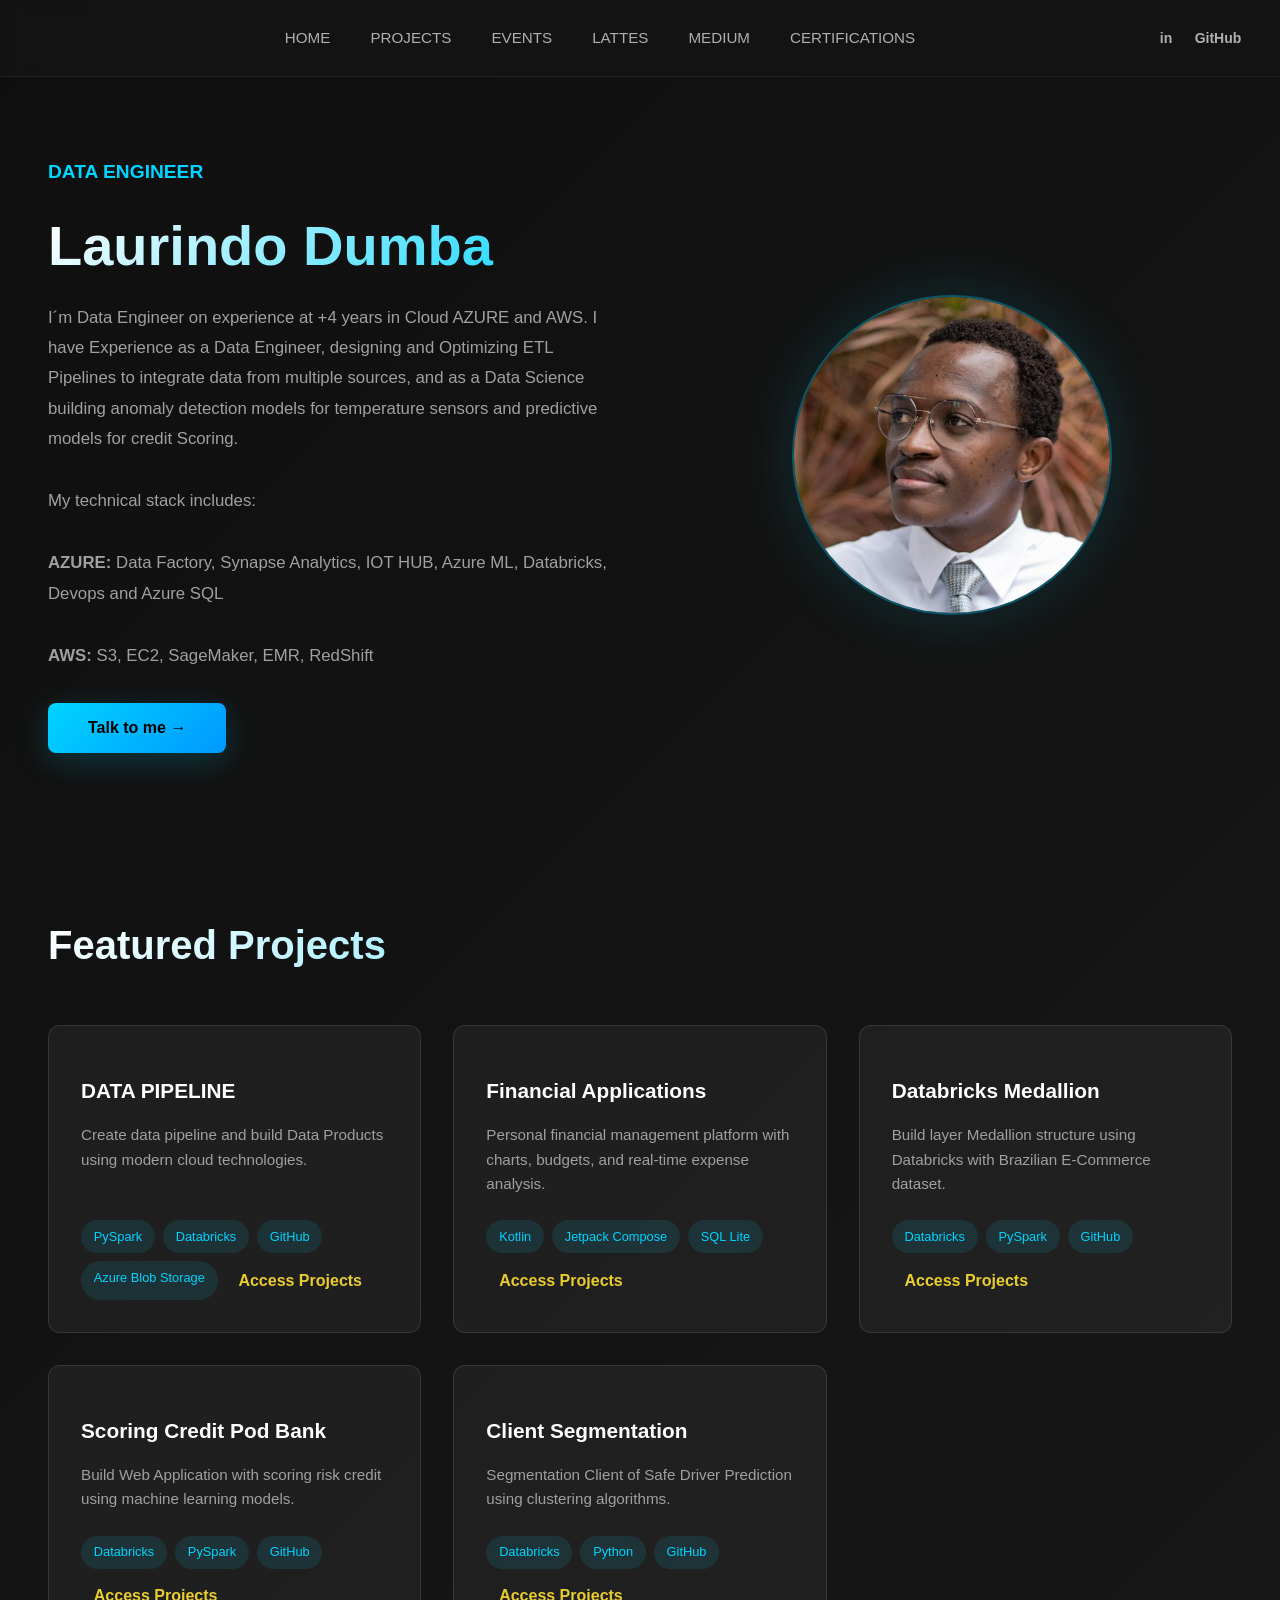
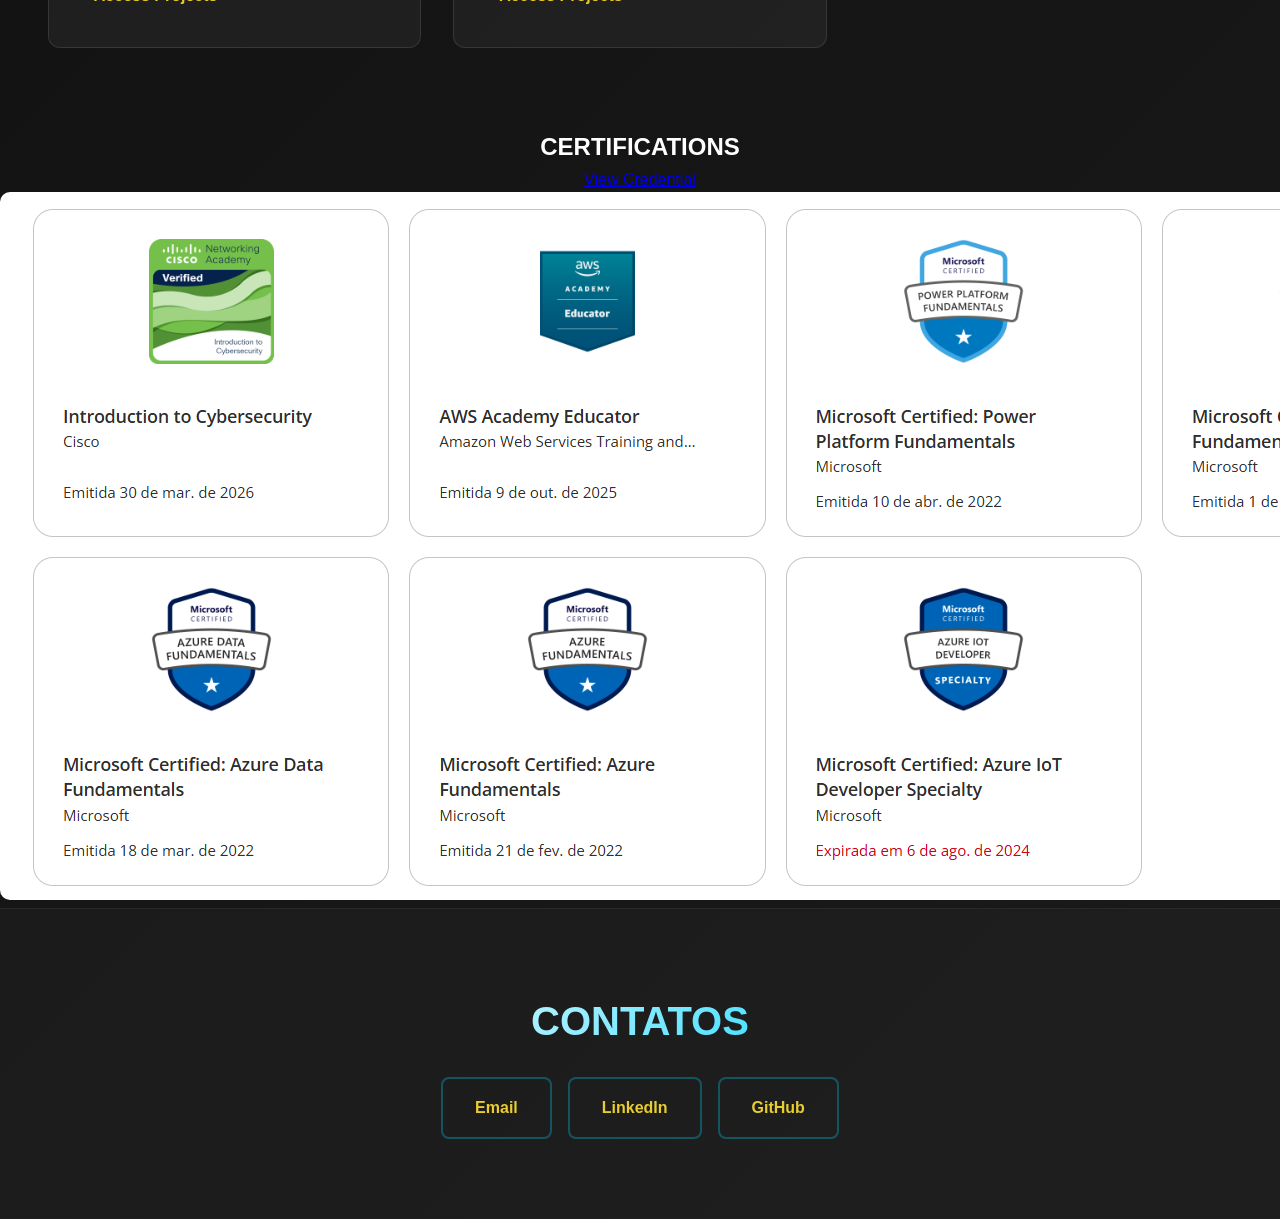
==== index.html @ f8ea3bba "Add files via upload Atualização das certificações" ====
<!DOCTYPE html>
<html lang="pt-BR">
<head>
  <meta charset="UTF-8">
  <meta name="viewport" content="width=device-width, initial-scale=1.0">
  <title>Laurindo Dumba - DATA ENGINEER</title>
  <link rel="stylesheet" href="main.css">
</head>
<body>
  <!-- Navigation -->
  <nav>
    <div class="nav-logo"></div>
    <ul class="nav-links">
      <li><a href="#home">HOME</a></li>
      <li><a href="#projects">PROJECTS</a></li>
      <li><a href="eventos.html">EVENTS</a></li>
      <li><a href="http://lattes.cnpq.br/9000819777470182">LATTES</a></li>
      <li><a href="https://medium.com/@dumbalvd">MEDIUM</a></li>
      <li><a href="#certifications">CERTIFICATIONS</a></li>
    </ul>
    <div class="nav-socials">
      <a href="https://linkedin.com/in/laurindo-dumba-45b214102/" class="social-icon" title="LinkedIn">in</a>
      <a href="https://github.com/laurindodumba" class="social-icon" title="GitHub">GitHub</a>
    </div>
  </nav>

  <!-- Hero Section -->
  <section class="hero" id="home">
    <div class="hero-content">
      <div class="title">DATA ENGINEER</div>
      <h1>Laurindo Dumba</h1>
      <p>I´m Data Engineer on experience at +4 years in Cloud AZURE and AWS. I have Experience as a Data Engineer, designing and Optimizing ETL Pipelines to integrate data from multiple sources, and as a Data Science building anomaly detection models for temperature sensors and predictive models for credit Scoring.</p>
      <p>My technical stack includes:</p>
      <p><strong>AZURE:</strong> Data Factory, Synapse Analytics, IOT HUB, Azure ML, Databricks, Devops and Azure SQL</p>
      <p><strong>AWS:</strong> S3, EC2, SageMaker, EMR, RedShift</p>
      <button class="cta-button" onclick="document.getElementById('contact').scrollIntoView({behavior: 'smooth'})">Talk to me →</button>
    </div>
    <div class="hero-image">
      <div class="image-circle">
        <img src="foto/ld.png" alt="Laurindo Dumba" style="width: 450px; height: auto;">
      </div>
    </div>
  </section>

  <!-- Projects Section -->
  <section class="projects" id="projects">
    <h2 class="section-title">Featured Projects</h2>
    <div class="projects-grid">
      <div class="project-card">
        <div class="project-icon"></div>
        <h3>DATA PIPELINE</h3>
        <p>Create data pipeline and build Data Products using modern cloud technologies.</p>
        <div class="project-tags">
          <span class="tag">PySpark</span>
          <span class="tag">Databricks</span>
          <span class="tag">GitHub</span>
          <span class="tag">Azure Blob Storage</span>
          <a href="https://github.com/laurindodumba/AZURE-GLOBAL">Access Projects</a>
        </div>
      </div>

      <div class="project-card">
        <div class="project-icon"></div>
        <h3>Financial Applications</h3>
        <p>Personal financial management platform with charts, budgets, and real-time expense analysis.</p>
        <div class="project-tags">
          <span class="tag">Kotlin</span>
          <span class="tag">Jetpack Compose</span>
          <span class="tag">SQL Lite</span>
          <a href="https://github.com/laurindodumba/Aplicativo-Financeiro-Zimbogo">Access Projects</a>
        </div>
      </div>

      <div class="project-card">
        <div class="project-icon"></div>
        <h3>Databricks Medallion</h3>
        <p>Build layer Medallion structure using Databricks with Brazilian E-Commerce dataset.</p>
        <div class="project-tags">
          <span class="tag">Databricks</span>
          <span class="tag">PySpark</span>
          <span class="tag">GitHub</span>
          <a href="https://github.com/laurindodumba/-Databricks-Medallion---Brazilian-E-Commerce-Public-Dataset-by-Olist-">Access Projects</a>
        </div>
      </div>

      <div class="project-card">
        <div class="project-icon"></div>
        <h3>Scoring Credit Pod Bank</h3>
        <p>Build Web Application with scoring risk credit using machine learning models.</p>
        <div class="project-tags">
          <span class="tag">Databricks</span>
          <span class="tag">PySpark</span>
          <span class="tag">GitHub</span>
          <a href="https://github.com/laurindodumba/-Databricks-Medallion---Brazilian-E-Commerce-Public-Dataset-by-Olist-">Access Projects</a>
        </div>
      </div>

      <div class="project-card">
        <div class="project-icon"></div>
        <h3>Client Segmentation</h3>
        <p>Segmentation Client of Safe Driver Prediction using clustering algorithms.</p>
        <div class="project-tags">
          <span class="tag">Databricks</span>
          <span class="tag">Python</span>
          <span class="tag">GitHub</span>
          <a href="https://github.com/laurindodumba/-PROJETO-DE_CIENCIA-DE-DADOS-SEGMENTACAO">Access Projects</a>
        </div>
      </div>
    </div>
  </section>

  <!-- Certifications -->
   <section class="certifications id=certifications">
    <div class="certification-container" align="center">
      <h2>CERTIFICATIONS</h2>
      <a href="https://www.credly.com/users/laurindo-vilonga-dumba/badges#credly" target="_top">View Credential</a>
      <div class="certification-list">
        <div class="certification-item">
          <img src="foto/certificados.png" alt="Azure Certification" class="certification-icon" aligner="center" aligner = center style="border-radius: 10px;  height: auto;">
        </div>
      </div>
    </div>
   </section>

  <!-- Contact Section -->
  <section class="contact" id="contact">
    <div class="contact-container">
      <h2>CONTATOS</h2>
      <div class="contact-buttons">
        <a href="mailto:dumbalvd@email.com" class="contact-btn">Email</a>
        <a href="https://linkedin.com/in/laurindo-dumba-45b214102/" class="contact-btn">LinkedIn</a>
        <a href="https://github.com/laurindodumba" class="contact-btn">GitHub</a>
      </div>
    </div>
  </section>



  <script>
    // Smooth scrolling for navigation links
    document.querySelectorAll('a[href^="#"]').forEach(anchor => {
      anchor.addEventListener('click', function (e) {
        const href = this.getAttribute('href');
        if (href !== '#' && document.querySelector(href)) {
          e.preventDefault();
          document.querySelector(href).scrollIntoView({
            behavior: 'smooth',
            block: 'start'
          });
        }
      });
    });

    // Add scroll animation for elements
    const observerOptions = {
      threshold: 0.1,
      rootMargin: '0px 0px -100px 0px'
    };

    const observer = new IntersectionObserver(function(entries) {
      entries.forEach(entry => {
        if (entry.isIntersecting) {
          entry.target.style.opacity = '1';
          entry.target.style.transform = 'translateY(0)';
        }
      });
    }, observerOptions);

    document.querySelectorAll('.project-card').forEach(el => {
      el.style.opacity = '0';
      el.style.transform = 'translateY(20px)';
      el.style.transition = 'all 0.6s ease-out';
      observer.observe(el);
    });
  </script>
</body>
</html>
---- main.css ----
* {
  margin: 0;
  padding: 0;
  box-sizing: border-box;
}

body {
  font-family: -apple-system, BlinkMacSystemFont, 'Segoe UI', 'Roboto', sans-serif;
  background: linear-gradient(135deg, #0f0f0f 0%, #1a1a1a 100%);
  color: #ffffff;
  overflow-x: hidden;
  line-height: 1.6;
}

/* Scrollbar */
::-webkit-scrollbar {
  width: 10px;
}

::-webkit-scrollbar-track {
  background: rgba(255, 255, 255, 0.05);
}

::-webkit-scrollbar-thumb {
  background: rgba(0, 212, 255, 0.3);
  border-radius: 5px;
}

::-webkit-scrollbar-thumb:hover {
  background: rgba(0, 212, 255, 0.5);
}

/* Navigation */
nav {
  display: flex;
  justify-content: space-between;
  align-items: center;
  padding: 1.5rem 3rem;
  background: rgba(20, 20, 20, 0.8);
  backdrop-filter: blur(10px);
  border-bottom: 1px solid rgba(255, 255, 255, 0.05);
  position: sticky;
  top: 0;
  z-index: 100;
  animation: slideDown 0.6s ease-out;
}

@keyframes slideDown {
  from {
    opacity: 0;
    transform: translateY(-20px);
  }
  to {
    opacity: 1;
    transform: translateY(0);
  }
}

.nav-logo {
  font-size: 1.3rem;
  font-weight: 700;
  background: linear-gradient(135deg, #00d4ff 0%, #0099ff 100%);
  -webkit-background-clip: text;
  -webkit-text-fill-color: transparent;
  background-clip: text;
  letter-spacing: 1px;
  cursor: pointer;
  transition: transform 0.3s ease;
}

.nav-logo:hover {
  transform: scale(1.05);
}

.nav-links {
  display: flex;
  gap: 2.5rem;
  list-style: none;
}

.nav-links a {
  color: #b0b0b0;
  text-decoration: none;
  font-size: 0.95rem;
  font-weight: 500;
  transition: color 0.3s ease;
  position: relative;
}

.nav-links a:hover {
  color: #00d4ff;
}

.nav-links a::after {
  content: '';
  position: absolute;
  bottom: -5px;
  left: 0;
  width: 0;
  height: 2px;
  background: linear-gradient(90deg, #00d4ff, #0099ff);
  transition: width 0.3s ease;
}

.nav-links a:hover::after {
  width: 100%;
}

.nav-socials {
  display: flex;
  gap: 1.5rem;
}

.social-icon {
  width: 28px;
  height: 28px;
  display: flex;
  align-items: center;
  justify-content: center;
  color: #b0b0b0;
  cursor: pointer;
  transition: all 0.3s ease;
  font-size: 14px;
  font-weight: 600;
  text-decoration: none;
}

.social-icon:hover {
  color: #00d4ff;
  transform: translateY(-2px);
}

/* Hero Section */
.hero {
  display: grid;
  grid-template-columns: 1fr 1fr;
  gap: 4rem;
  align-items: center;
  padding: 5rem 3rem;
  max-width: 1400px;
  margin: 0 auto;
  animation: fadeIn 0.8s ease-out 0.2s both;
}

@keyframes fadeIn {
  from {
    opacity: 0;
  }
  to {
    opacity: 1;
  }
}

.hero-content h1 {
  font-size: 3.5rem;
  font-weight: 700;
  line-height: 1.2;
  margin-bottom: 1.5rem;
  animation: slideUp 0.8s ease-out 0.3s both;
  background: linear-gradient(135deg, #ffffff 0%, #00d4ff 100%);
  -webkit-background-clip: text;
  -webkit-text-fill-color: transparent;
  background-clip: text;
}

@keyframes slideUp {
  from {
    opacity: 0;
    transform: translateY(30px);
  }
  to {
    opacity: 1;
    transform: translateY(0);
  }
}

.hero-content .title {
  font-size: 1.2rem;
  color: #00d4ff;
  margin-bottom: 1.5rem;
  font-weight: 600;
  animation: slideUp 0.8s ease-out 0.25s both;
}

.hero-content p {
  font-size: 1.05rem;
  color: #a0a0a0;
  line-height: 1.8;
  margin-bottom: 2rem;
  animation: slideUp 0.8s ease-out 0.35s both;
}

.cta-button {
  display: inline-block;
  padding: 1rem 2.5rem;
  background: linear-gradient(135deg, #00d4ff 0%, #0099ff 100%);
  color: #000;
  font-weight: 700;
  font-size: 1rem;
  text-decoration: none;
  border-radius: 8px;
  transition: all 0.3s ease;
  animation: slideUp 0.8s ease-out 0.45s both;
  border: none;
  cursor: pointer;
  box-shadow: 0 8px 32px rgba(0, 212, 255, 0.2);
}

.cta-button:hover {
  transform: translateY(-3px);
  box-shadow: 0 12px 48px rgba(0, 212, 255, 0.4);
}

.cta-button:active {
  transform: translateY(-1px);
}

.hero-image {
  position: relative;
  display: flex;
  justify-content: center;
  align-items: center;
  animation: slideUp 0.8s ease-out 0.35s both;
}

.image-circle {
  width: 320px;
  height: 320px;
  border-radius: 50%;
  background: linear-gradient(135deg, rgba(0, 212, 255, 0.1) 0%, rgba(0, 153, 255, 0.1) 100%);
  border: 2px solid rgba(0, 212, 255, 0.3);
  display: flex;
  align-items: center;
  justify-content: center;
  position: relative;
  overflow: hidden;
  box-shadow: 0 0 60px rgba(0, 212, 255, 0.15);
}

.image-placeholder {
  width: 100%;
  height: 100%;
  background: linear-gradient(135deg, #1a1a1a, #0a0a0a);
  border-radius: 50%;
  display: flex;
  align-items: center;
  justify-content: center;
  font-size: 4rem;
  color: #333;
}

/* Clients Section */
.clients {
  padding: 4rem 3rem;
  background: rgba(255, 255, 255, 0.02);
  border-top: 1px solid rgba(255, 255, 255, 0.05);
  border-bottom: 1px solid rgba(255, 255, 255, 0.05);
}

.clients-label {
  font-size: 0.85rem;
  color: #666;
  text-transform: uppercase;
  letter-spacing: 2px;
  margin-bottom: 2rem;
  animation: slideUp 0.8s ease-out 0.5s both;
}

.clients-grid {
  display: grid;
  grid-template-columns: repeat(5, 1fr);
  gap: 2rem;
  max-width: 1400px;
  margin: 0 auto;
  animation: slideUp 0.8s ease-out 0.55s both;
}

.client-logo {
  display: flex;
  align-items: center;
  justify-content: center;
  padding: 1.5rem;
  background: rgba(255, 255, 255, 0.03);
  border: 1px solid rgba(255, 255, 255, 0.05);
  border-radius: 8px;
  transition: all 0.3s ease;
  color: #888;
  font-weight: 600;
  font-size: 0.9rem;
  cursor: pointer;
  min-height: 100px;
}

.client-logo:hover {
  background: rgba(0, 212, 255, 0.1);
  border-color: rgba(0, 212, 255, 0.3);
  color: #00d4ff;
  transform: translateY(-4px);
  box-shadow: 0 8px 24px rgba(0, 212, 255, 0.15);
}

/* Projects Section */
.projects {
  padding: 5rem 3rem;
  max-width: 1400px;
  margin: 0 auto;
}

.section-title {
  font-size: 2.5rem;
  font-weight: 700;
  margin-bottom: 3rem;
  background: linear-gradient(135deg, #ffffff 0%, #00d4ff 100%);
  -webkit-background-clip: text;
  -webkit-text-fill-color: transparent;
  background-clip: text;
  animation: slideUp 0.8s ease-out 0.2s both;
}

.projects-grid {
  display: grid;
  grid-template-columns: repeat(3, 1fr);
  gap: 2rem;
  animation: slideUp 0.8s ease-out 0.3s both;
}

.project-card {
  background: rgba(255, 255, 255, 0.05);
  border: 1px solid rgba(255, 255, 255, 0.1);
  border-radius: 12px;
  padding: 2rem;
  transition: all 0.3s ease;
  cursor: pointer;
  display: flex;
  flex-direction: column;
  gap: 1rem;
}

.project-card:hover {
  background: rgba(0, 212, 255, 0.08);
  border-color: rgba(0, 212, 255, 0.3);
  transform: translateY(-8px);
  box-shadow: 0 12px 40px rgba(0, 212, 255, 0.15);
}

.project-icon {
  font-size: 2.5rem;
}

.project-card h3 {
  font-size: 1.3rem;
  font-weight: 600;
  color: #ffffff;
}

.project-card p {
  color: #a0a0a0;
  font-size: 0.95rem;
  line-height: 1.6;
  flex-grow: 1;
}

.project-tags {
  display: flex;
  gap: 0.5rem;
  flex-wrap: wrap;
  margin-top: 0.5rem;
}

.tag {
  background: rgba(0, 212, 255, 0.1);
  color: #00d4ff;
  padding: 0.4rem 0.8rem;
  border-radius: 20px;
  font-size: 0.8rem;
  font-weight: 500;
}

.project-tags a {
  color: #e9cd2f;
  text-decoration: none;
  font-weight: 600;
  padding: 0.4rem 0.8rem;
  border-radius: 20px;
  transition: all 0.3s ease;
}

.project-tags a:hover {
  color: #00d4ff;
  background: rgba(0, 212, 255, 0.2);
}

/* Skills Section */
.skills {
  padding: 5rem 3rem;
  background: rgba(255, 255, 255, 0.01);
  border-top: 1px solid rgba(255, 255, 255, 0.05);
  border-bottom: 1px solid rgba(255, 255, 255, 0.05);
}

.skills-container {
  max-width: 1400px;
  margin: 0 auto;
}

.skills-grid {
  display: grid;
  grid-template-columns: repeat(2, 1fr);
  gap: 3rem;
  margin-top: 2rem;
  animation: slideUp 0.8s ease-out 0.3s both;
}

.skill-category h3 {
  font-size: 1.3rem;
  margin-bottom: 1.5rem;
  color: #00d4ff;
}

.skill-item {
  display: flex;
  align-items: center;
  gap: 1rem;
  margin-bottom: 1rem;
}

.skill-name {
  font-weight: 500;
  color: #ffffff;
  min-width: 100px;
}

.skill-bar {
  flex: 1;
  height: 6px;
  background: rgba(255, 255, 255, 0.1);
  border-radius: 3px;
  overflow: hidden;
}

.skill-progress {
  height: 100%;
  background: linear-gradient(90deg, #00d4ff, #0099ff);
  border-radius: 3px;
  animation: fillBar 1s ease-out 0.5s both;
}

@keyframes fillBar {
  from {
    width: 0;
  }
  to {
    width: var(--progress);
  }
}

/* Testimonials Section */
.testimonials {
  padding: 5rem 3rem;
  max-width: 1400px;
  margin: 0 auto;
}

.testimonials-grid {
  display: grid;
  grid-template-columns: repeat(3, 1fr);
  gap: 2rem;
  margin-top: 2rem;
  animation: slideUp 0.8s ease-out 0.3s both;
}

.testimonial-card {
  background: rgba(255, 255, 255, 0.05);
  border: 1px solid rgba(255, 255, 255, 0.1);
  border-radius: 12px;
  padding: 2rem;
  transition: all 0.3s ease;
}

.testimonial-card:hover {
  background: rgba(0, 212, 255, 0.08);
  border-color: rgba(0, 212, 255, 0.3);
  transform: translateY(-4px);
}

.stars {
  color: #ffd700;
  margin-bottom: 1rem;
  font-size: 1.1rem;
}

.testimonial-card p {
  color: #a0a0a0;
  margin-bottom: 1.5rem;
  font-style: italic;
  line-height: 1.8;
}

.testimonial-author {
  display: flex;
  align-items: center;
  gap: 1rem;
}

.author-avatar {
  width: 40px;
  height: 40px;
  border-radius: 50%;
  background: linear-gradient(135deg, #00d4ff, #0099ff);
  display: flex;
  align-items: center;
  justify-content: center;
  font-weight: 600;
  font-size: 0.9rem;
}

.author-info h4 {
  color: #ffffff;
  font-size: 0.95rem;
  margin-bottom: 0.2rem;
}

.author-info p {
  color: #666;
  font-size: 0.85rem;
  margin: 0;
}

/* Contact Section */
.contact {
  padding: 5rem 3rem;
  background: rgba(255, 255, 255, 0.02);
  border-top: 1px solid rgba(255, 255, 255, 0.05);
  text-align: center;
}

.contact-container {
  max-width: 600px;
  margin: 0 auto;
}

.contact h2 {
  font-size: 2.5rem;
  margin-bottom: 1.5rem;
  background: linear-gradient(135deg, #ffffff 0%, #00d4ff 100%);
  -webkit-background-clip: text;
  -webkit-text-fill-color: transparent;
  background-clip: text;
}

.contact p {
  color: #a0a0a0;
  font-size: 1.05rem;
  margin-bottom: 2.5rem;
  line-height: 1.8;
}

.contact-buttons {
  display: flex;
  gap: 1rem;
  justify-content: center;
  flex-wrap: wrap;
}

.contact-btn {
  padding: 1rem 2rem;
  border: 2px solid rgba(0, 212, 255, 0.3);
  background: transparent;
  color: #e9cd2f;
  border-radius: 8px;
  cursor: pointer;
  font-weight: 600;
  transition: all 0.3s ease;
  text-decoration: none;
  display: inline-block;
}

.contact-btn:hover {
  background: rgba(0, 212, 255, 0.1);
  border-color: rgba(0, 212, 255, 0.6);
  transform: translateY(-2px);
}

/* Footer */
footer {
  padding: 2rem 3rem;
  text-align: center;
  color: #666;
  border-top: 1px solid rgba(255, 255, 255, 0.05);
}

footer p {
  margin: 0;
  font-size: 0.95rem;
}

/* Responsive */
@media (max-width: 768px) {
  nav {
    flex-direction: column;
    padding: 1rem;
    gap: 1rem;
  }

  .nav-links {
    flex-wrap: wrap;
    gap: 1rem;
    justify-content: center;
    font-size: 0.85rem;
  }

  .hero {
    grid-template-columns: 1fr;
    padding: 3rem 1.5rem;
    gap: 2rem;
  }

  .hero-content h1 {
    font-size: 2.5rem;
  }

  .image-circle {
    width: 240px;
    height: 240px;
  }

  .clients-grid {
    grid-template-columns: repeat(2, 1fr);
    gap: 1rem;
  }

  .client-logo {
    padding: 1rem;
    font-size: 0.8rem;
    min-height: auto;
  }

  .section-title {
    font-size: 2rem;
  }

  .projects-grid {
    grid-template-columns: 1fr;
  }

  .skills-grid {
    grid-template-columns: 1fr;
  }

  .testimonials-grid {
    grid-template-columns: 1fr;
  }

  .contact-buttons {
    flex-direction: column;
  }

  .contact-btn {
    width: 100%;
  }

  padding {
    padding: 3rem 1.5rem;
  }
}
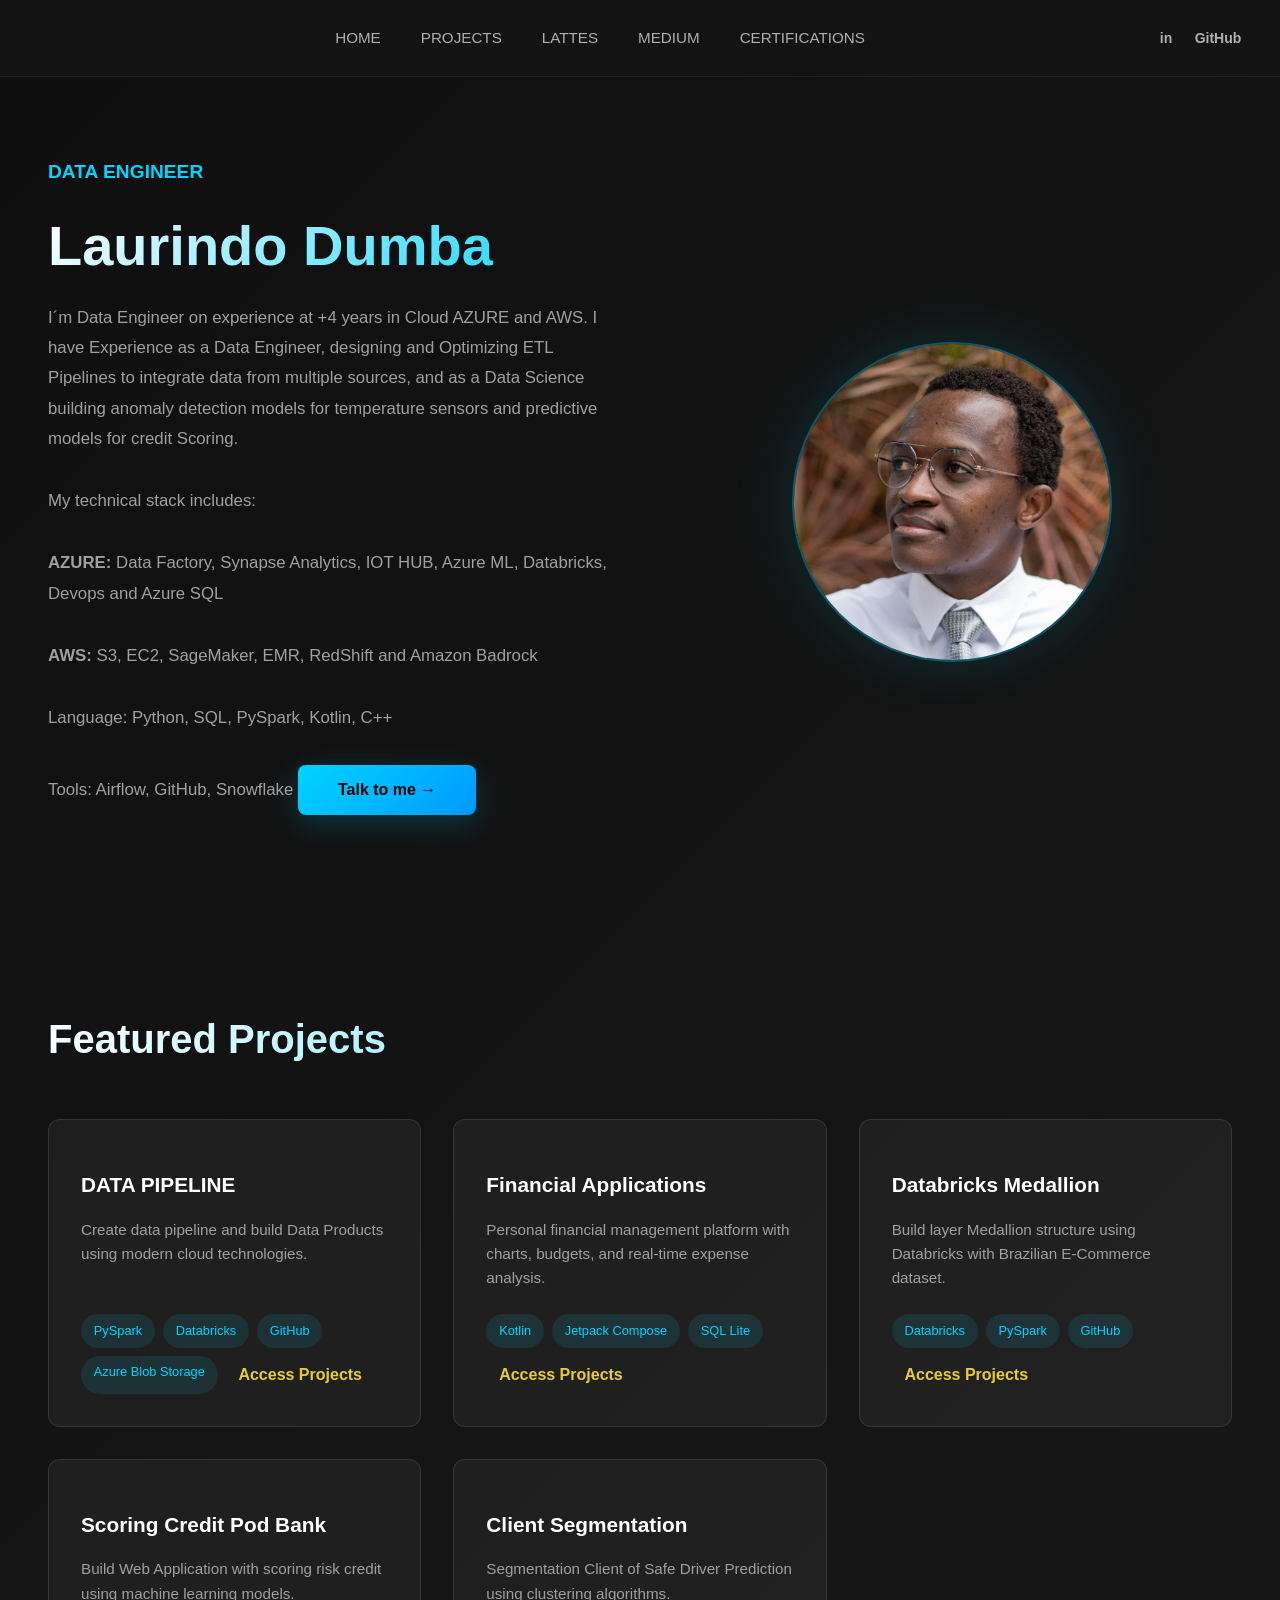
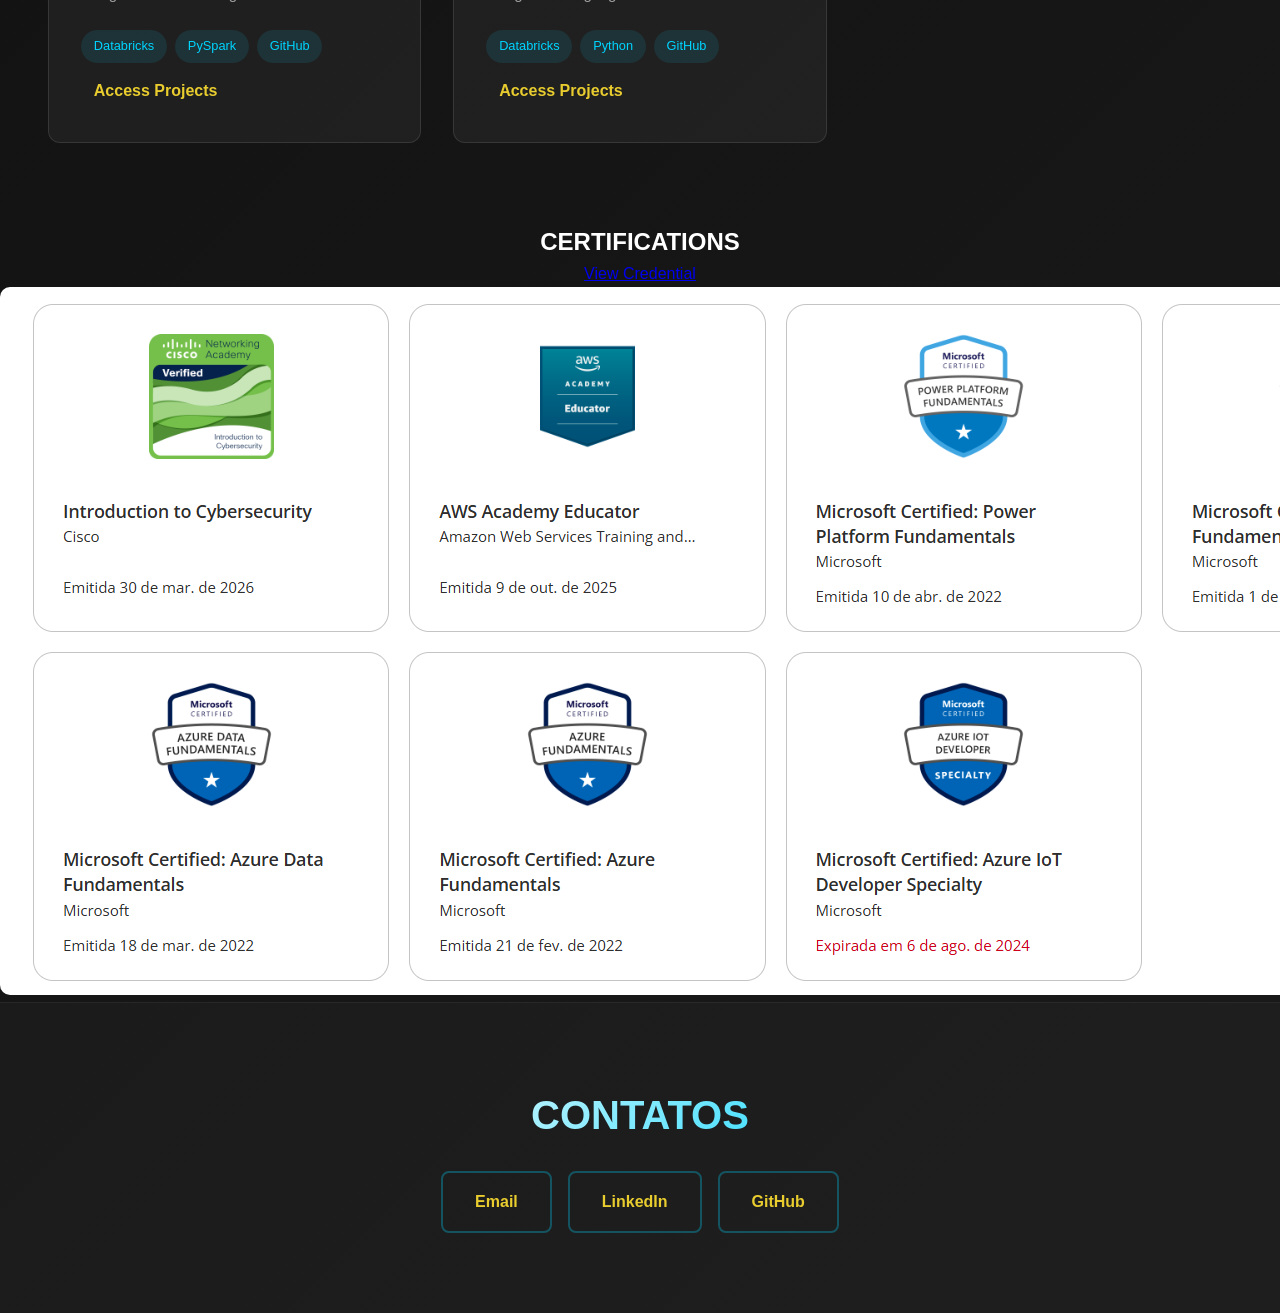
==== commit 505ea7d7: "Update index.html" ====
--- a/index.html
+++ b/index.html
@@ -13,7 +13,7 @@
     <ul class="nav-links">
       <li><a href="#home">HOME</a></li>
       <li><a href="#projects">PROJECTS</a></li>
-      <li><a href="eventos.html">EVENTS</a></li>
+     <!-- <li><a href="eventos.html">EVENTS</a></li> -->
       <li><a href="http://lattes.cnpq.br/9000819777470182">LATTES</a></li>
       <li><a href="https://medium.com/@dumbalvd">MEDIUM</a></li>
       <li><a href="#certifications">CERTIFICATIONS</a></li>
@@ -32,7 +32,9 @@
       <p>I´m Data Engineer on experience at +4 years in Cloud AZURE and AWS. I have Experience as a Data Engineer, designing and Optimizing ETL Pipelines to integrate data from multiple sources, and as a Data Science building anomaly detection models for temperature sensors and predictive models for credit Scoring.</p>
       <p>My technical stack includes:</p>
       <p><strong>AZURE:</strong> Data Factory, Synapse Analytics, IOT HUB, Azure ML, Databricks, Devops and Azure SQL</p>
-      <p><strong>AWS:</strong> S3, EC2, SageMaker, EMR, RedShift</p>
+      <p><strong>AWS:</strong> S3, EC2, SageMaker, EMR, RedShift and Amazon Badrock</p>
+      <p>Language:</strong> Python, SQL, PySpark, Kotlin, C++</p>
+      <p>Tools:</strong> Airflow, GitHub, Snowflake
       <button class="cta-button" onclick="document.getElementById('contact').scrollIntoView({behavior: 'smooth'})">Talk to me →</button>
     </div>
     <div class="hero-image">
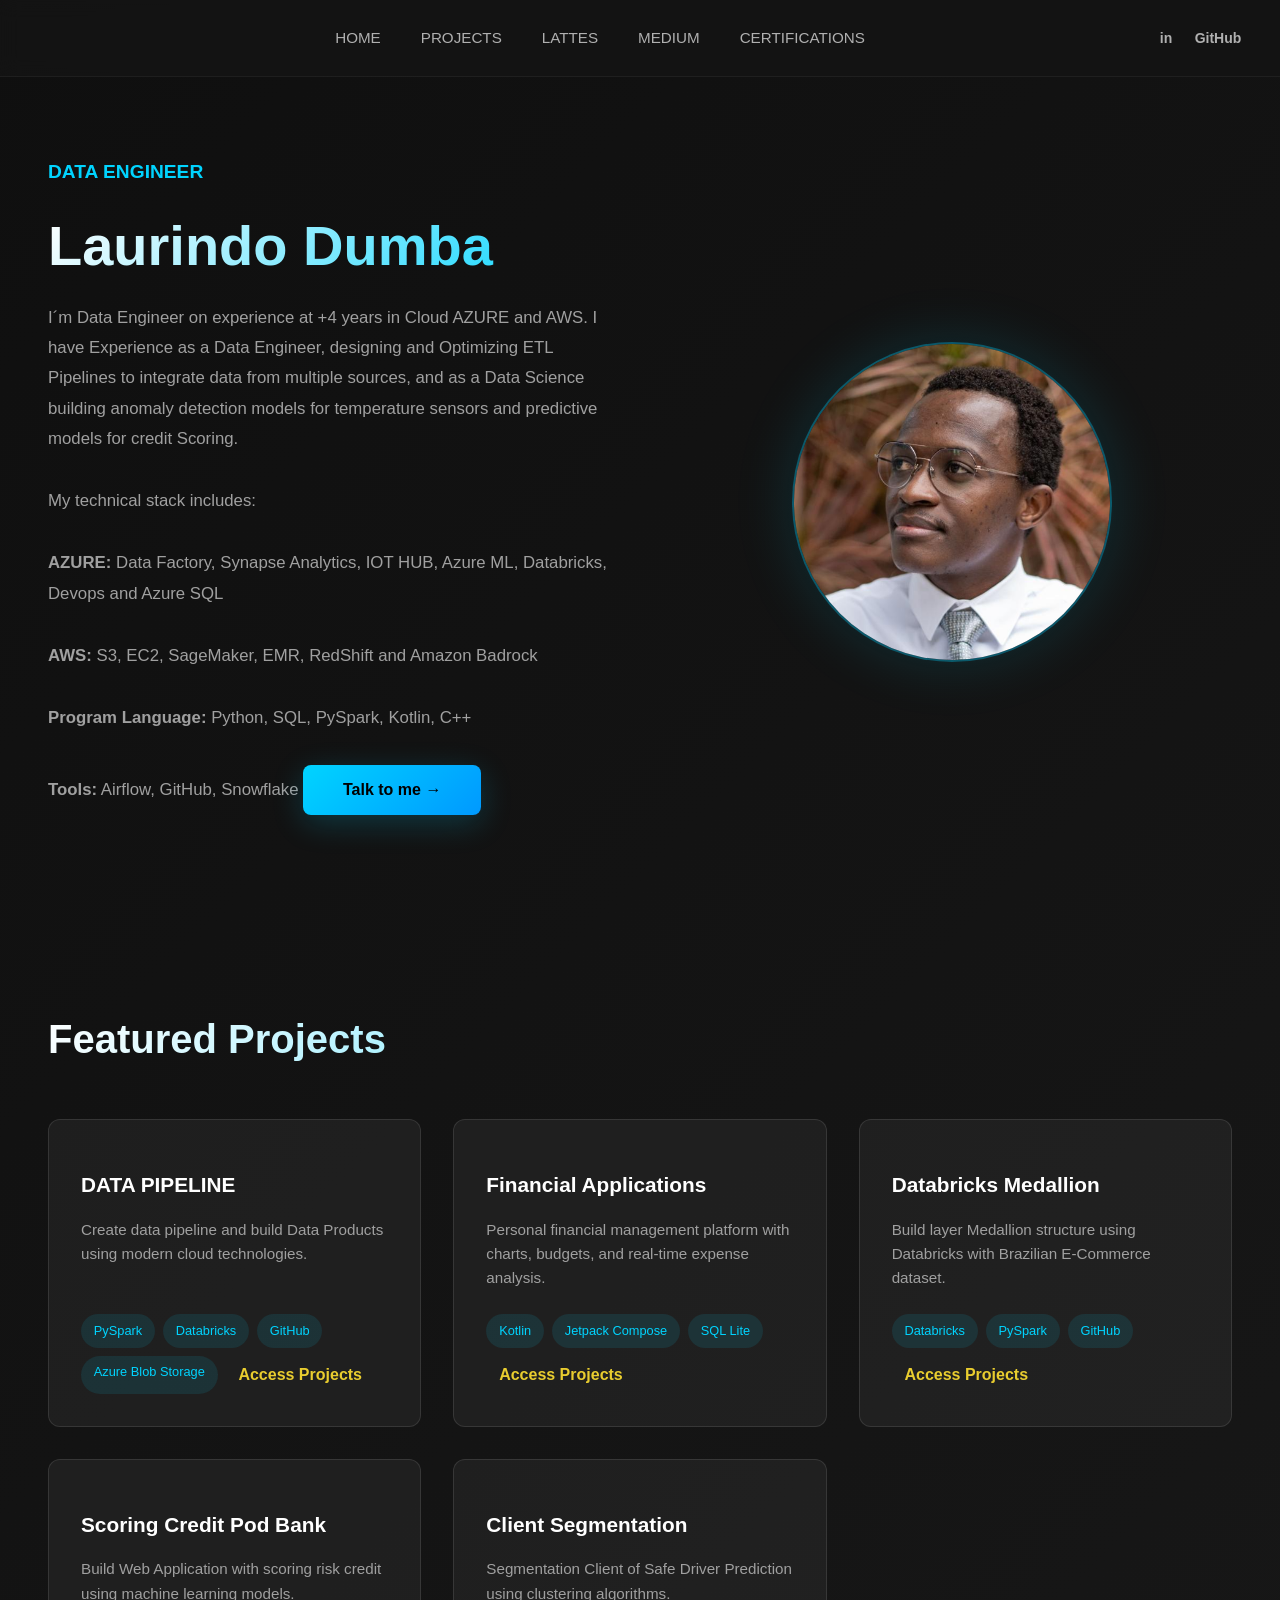
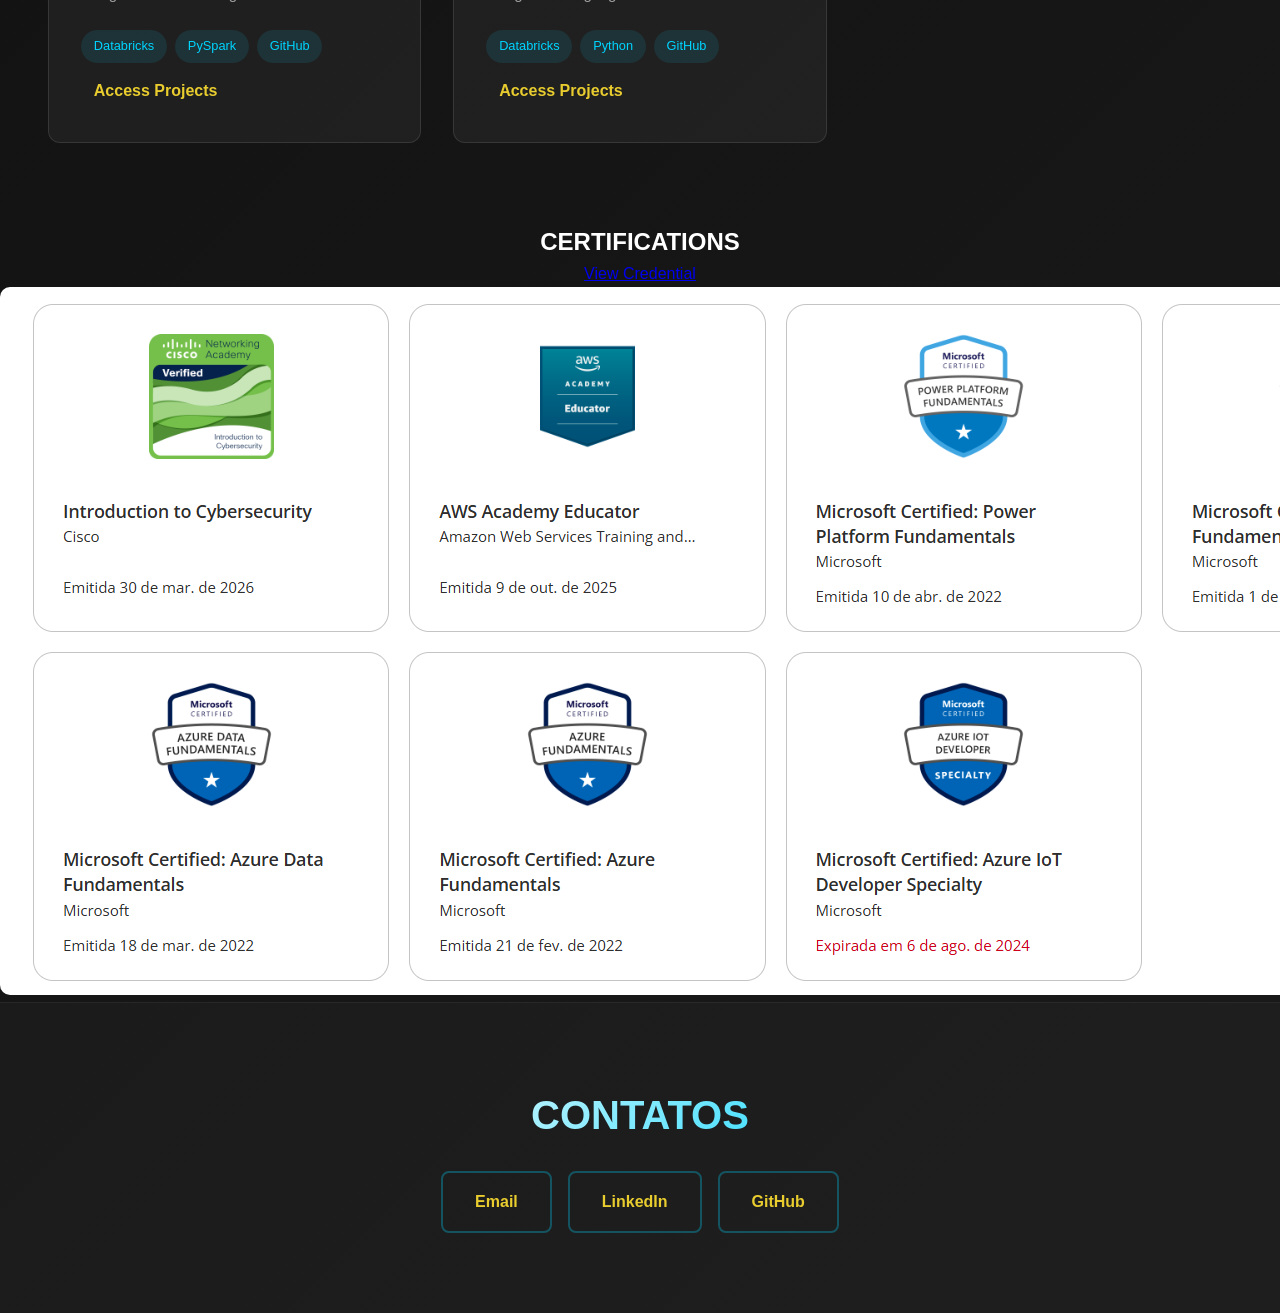
==== commit b7b844e0: "Clarify programming languages and tools section Updated the section on programming languages and too" ====
--- a/index.html
+++ b/index.html
@@ -33,8 +33,8 @@
       <p>My technical stack includes:</p>
       <p><strong>AZURE:</strong> Data Factory, Synapse Analytics, IOT HUB, Azure ML, Databricks, Devops and Azure SQL</p>
       <p><strong>AWS:</strong> S3, EC2, SageMaker, EMR, RedShift and Amazon Badrock</p>
-      <p>Language:</strong> Python, SQL, PySpark, Kotlin, C++</p>
-      <p>Tools:</strong> Airflow, GitHub, Snowflake
+      <p><strong>Program Language:</strong> Python, SQL, PySpark, Kotlin, C++</p>
+      <p><strong>Tools:</strong> Airflow, GitHub, Snowflake
       <button class="cta-button" onclick="document.getElementById('contact').scrollIntoView({behavior: 'smooth'})">Talk to me →</button>
     </div>
     <div class="hero-image">
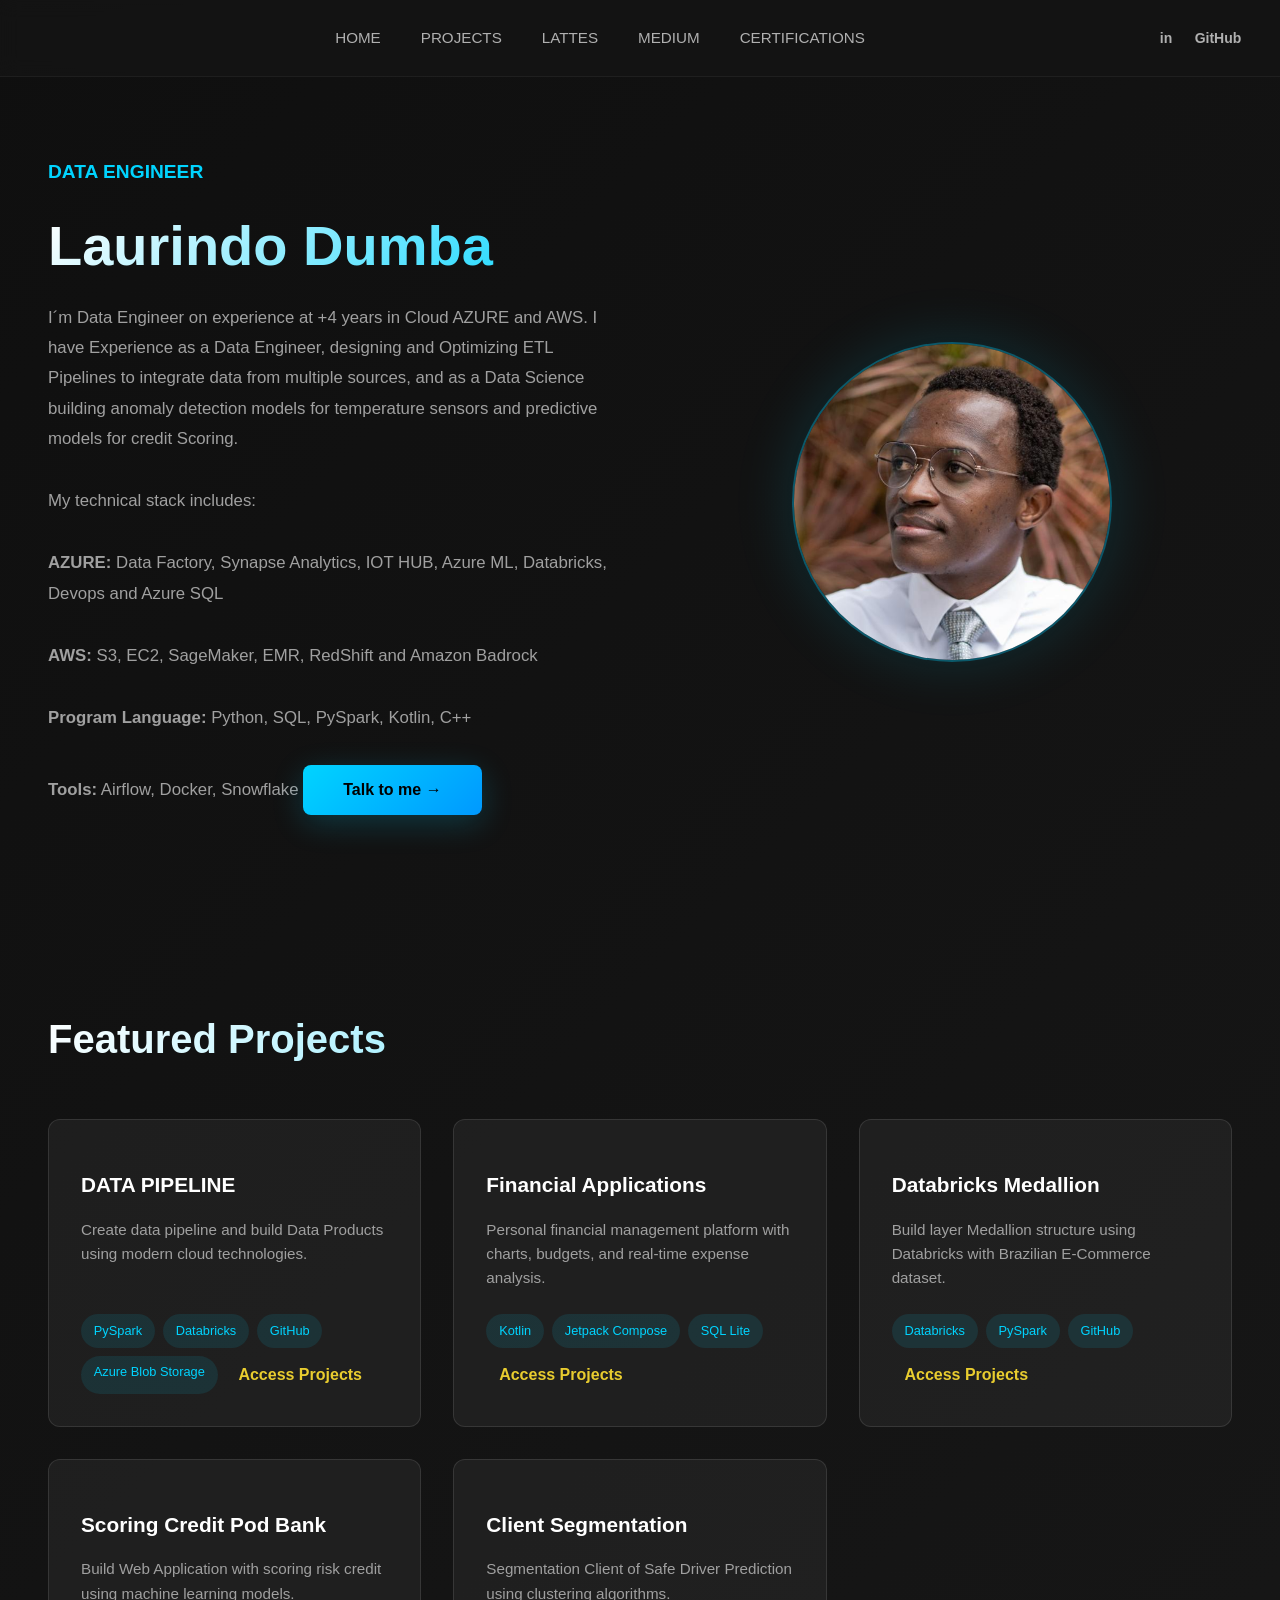
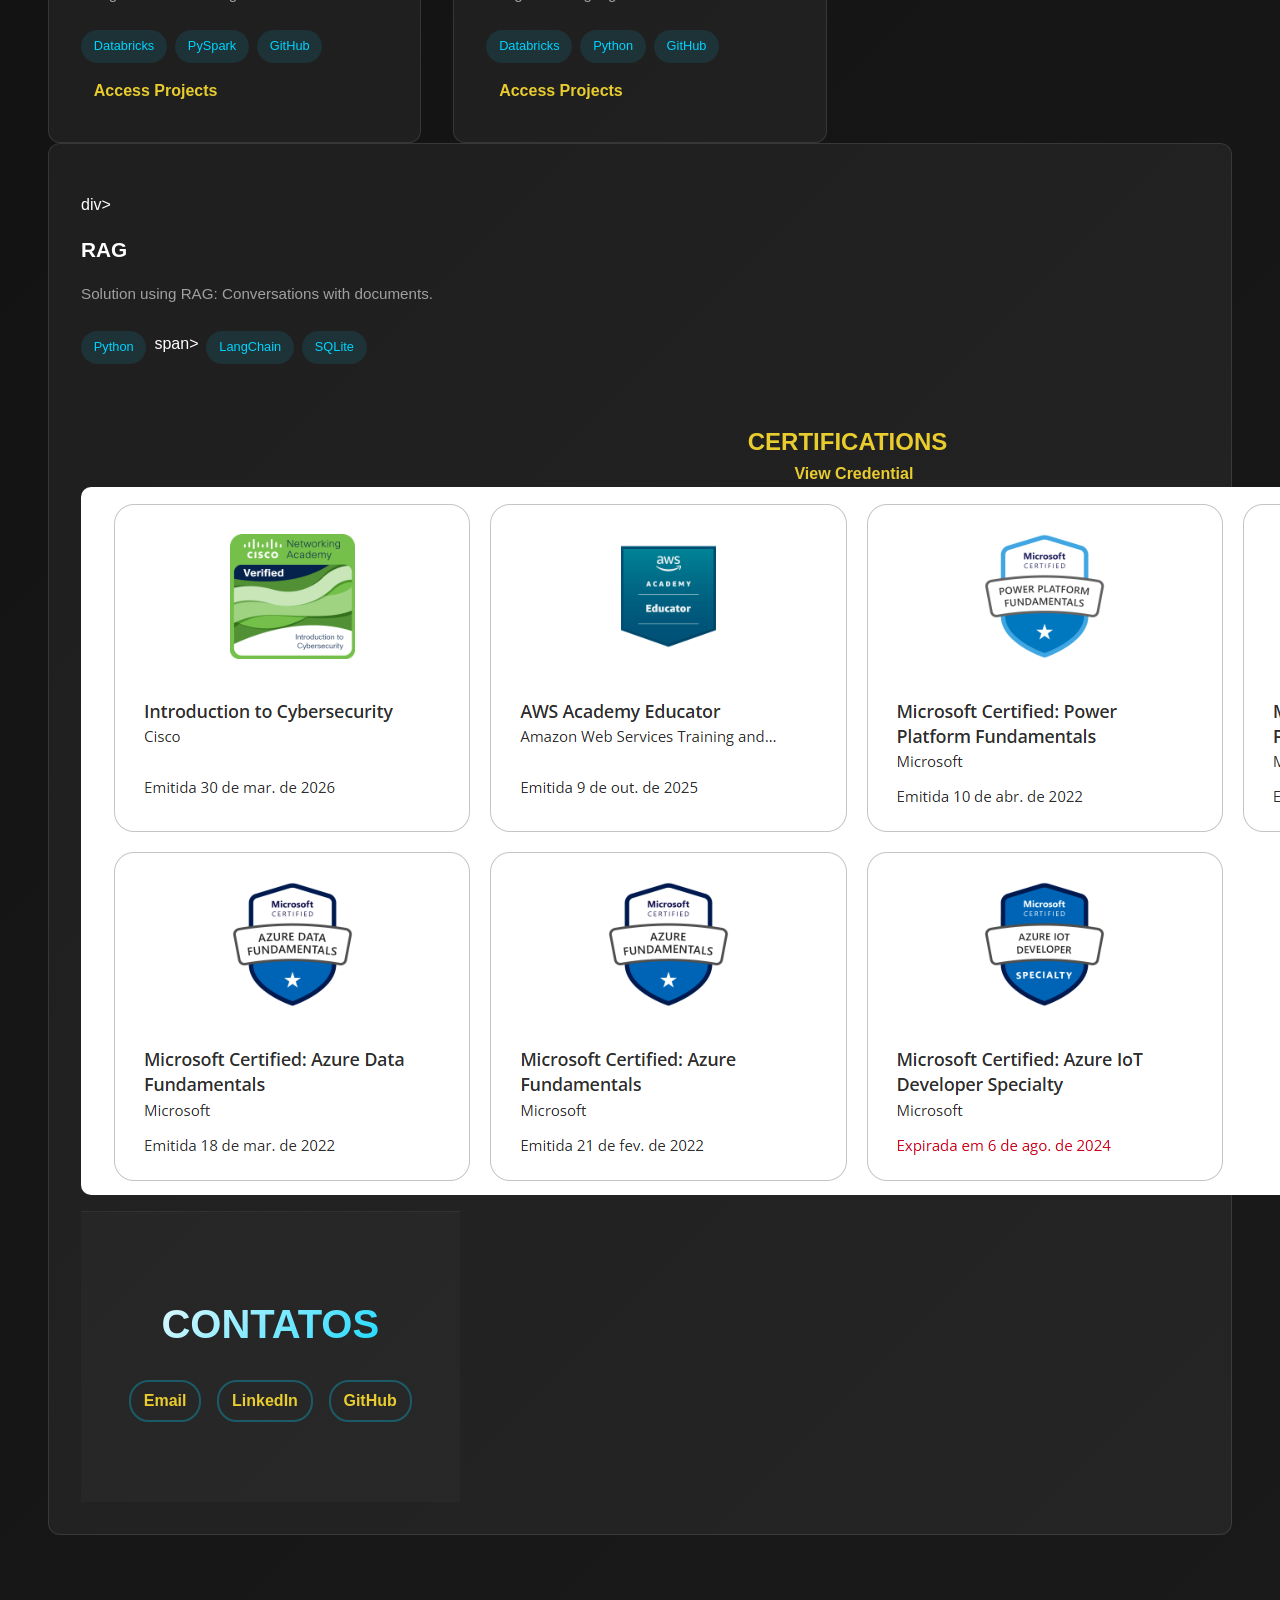
==== commit da50b0ba: "Modify tools and add RAG project details Updated tools list and added a project card for RAG solutio" ====
--- a/index.html
+++ b/index.html
@@ -34,7 +34,7 @@
       <p><strong>AZURE:</strong> Data Factory, Synapse Analytics, IOT HUB, Azure ML, Databricks, Devops and Azure SQL</p>
       <p><strong>AWS:</strong> S3, EC2, SageMaker, EMR, RedShift and Amazon Badrock</p>
       <p><strong>Program Language:</strong> Python, SQL, PySpark, Kotlin, C++</p>
-      <p><strong>Tools:</strong> Airflow, GitHub, Snowflake
+      <p><strong>Tools:</strong> Airflow, Docker, Snowflake
       <button class="cta-button" onclick="document.getElementById('contact').scrollIntoView({behavior: 'smooth'})">Talk to me →</button>
     </div>
     <div class="hero-image">
@@ -109,6 +109,15 @@
         </div>
       </div>
     </div>
+    <div class="project-card">
+      <div class="project-icon"></div>div>
+      <h3>RAG</h3>
+      <p>Solution using RAG: Conversations with documents.</p>
+      <div class="project-tags">
+        <span class="tag">Python</span>span>
+        <span class="tag">LangChain</span>
+        <span class="tag">SQLite</span>
+        <a href="https://github.com/laurindodumba/Aula-laboratorio2.git"
   </section>
 
   <!-- Certifications -->
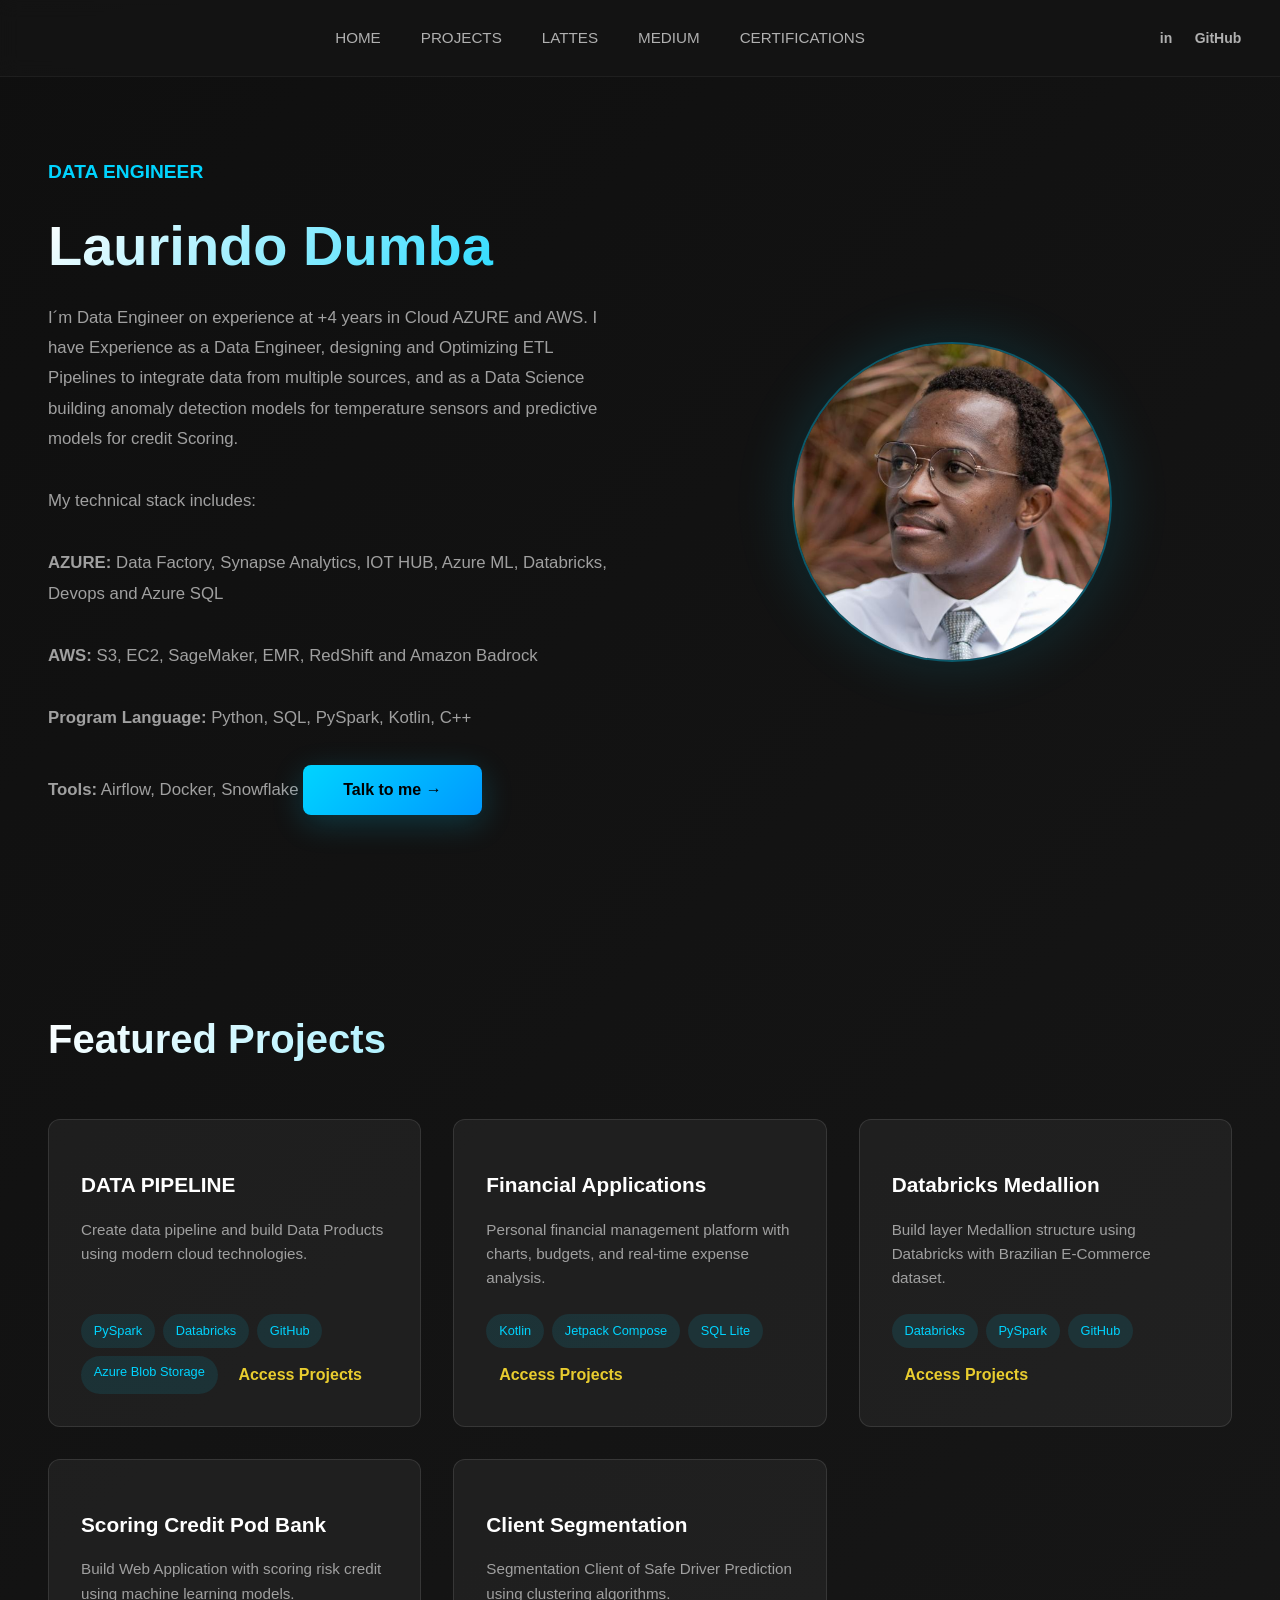
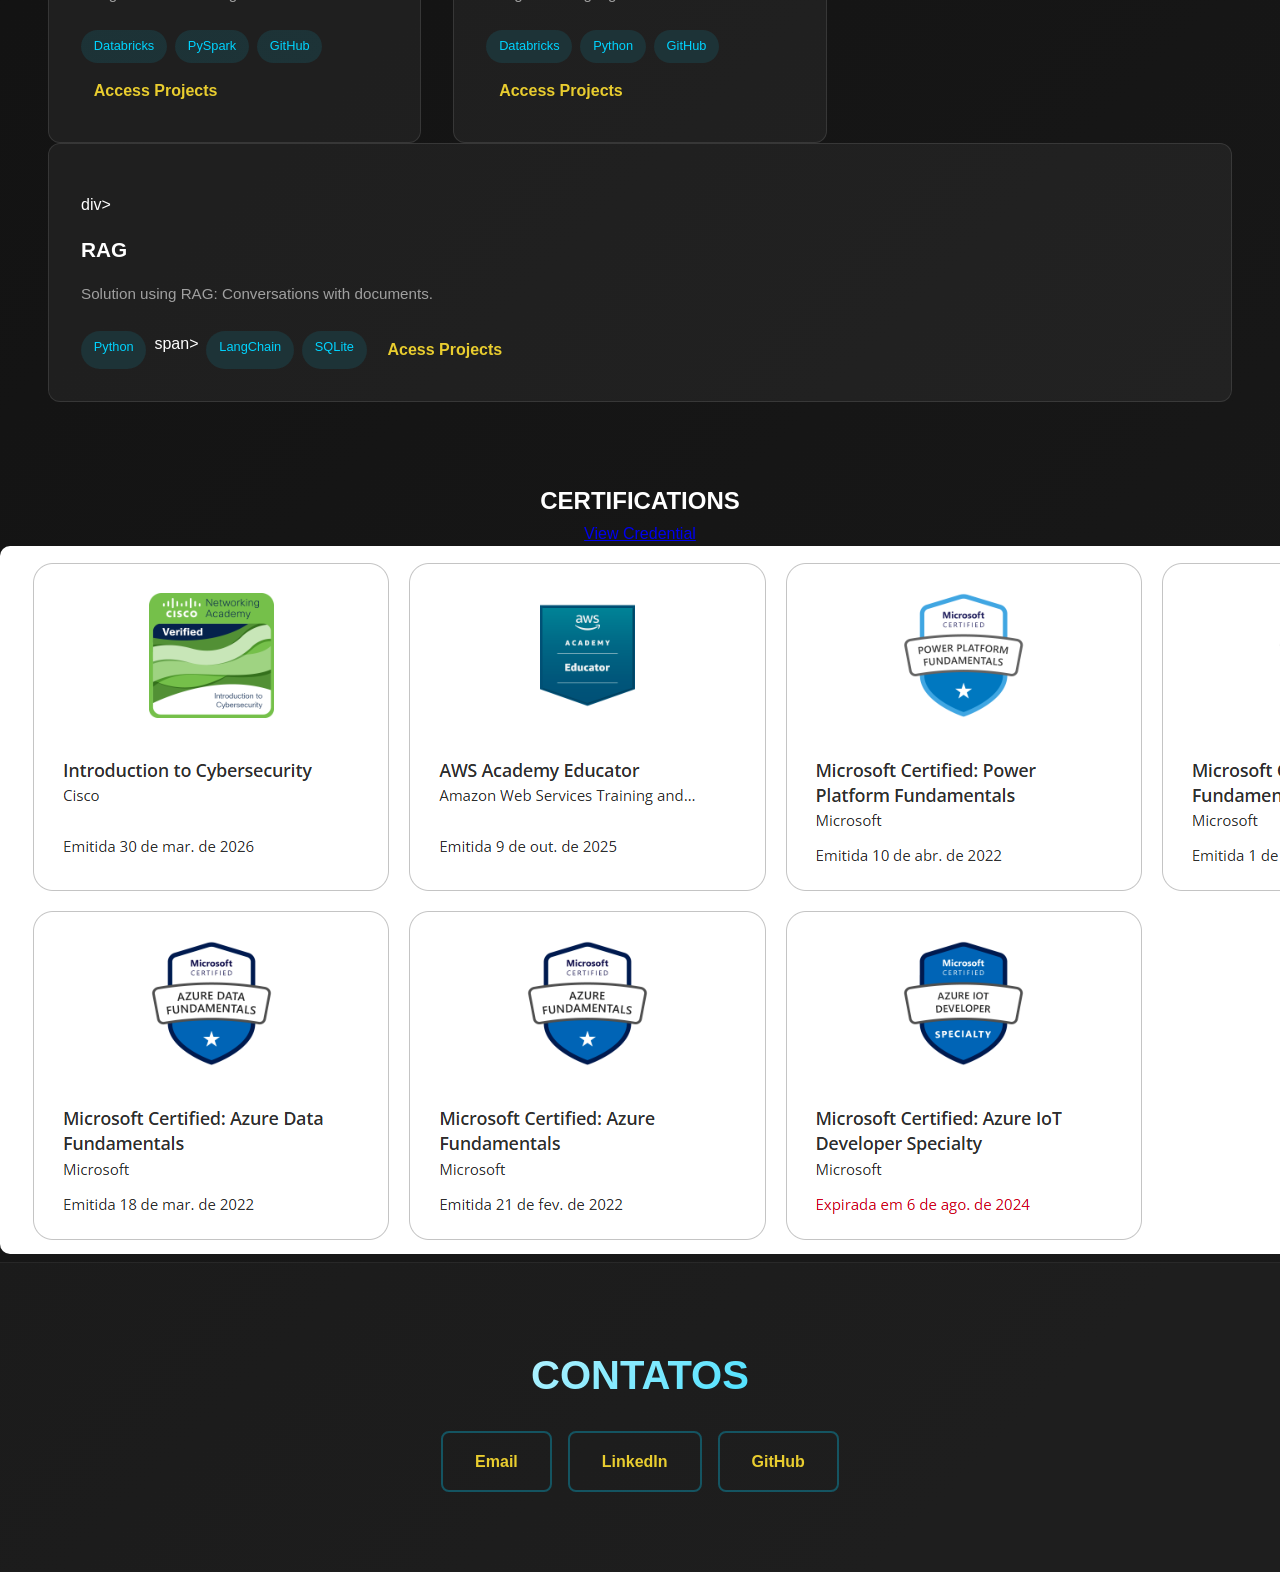
==== commit 761e1b52: "Update index.html" ====
--- a/index.html
+++ b/index.html
@@ -117,7 +117,7 @@
         <span class="tag">Python</span>span>
         <span class="tag">LangChain</span>
         <span class="tag">SQLite</span>
-        <a href="https://github.com/laurindodumba/Aula-laboratorio2.git"
+        <a href="https://github.com/laurindodumba/Aula-laboratorio2.git">Acess Projects</a>
   </section>
 
   <!-- Certifications -->
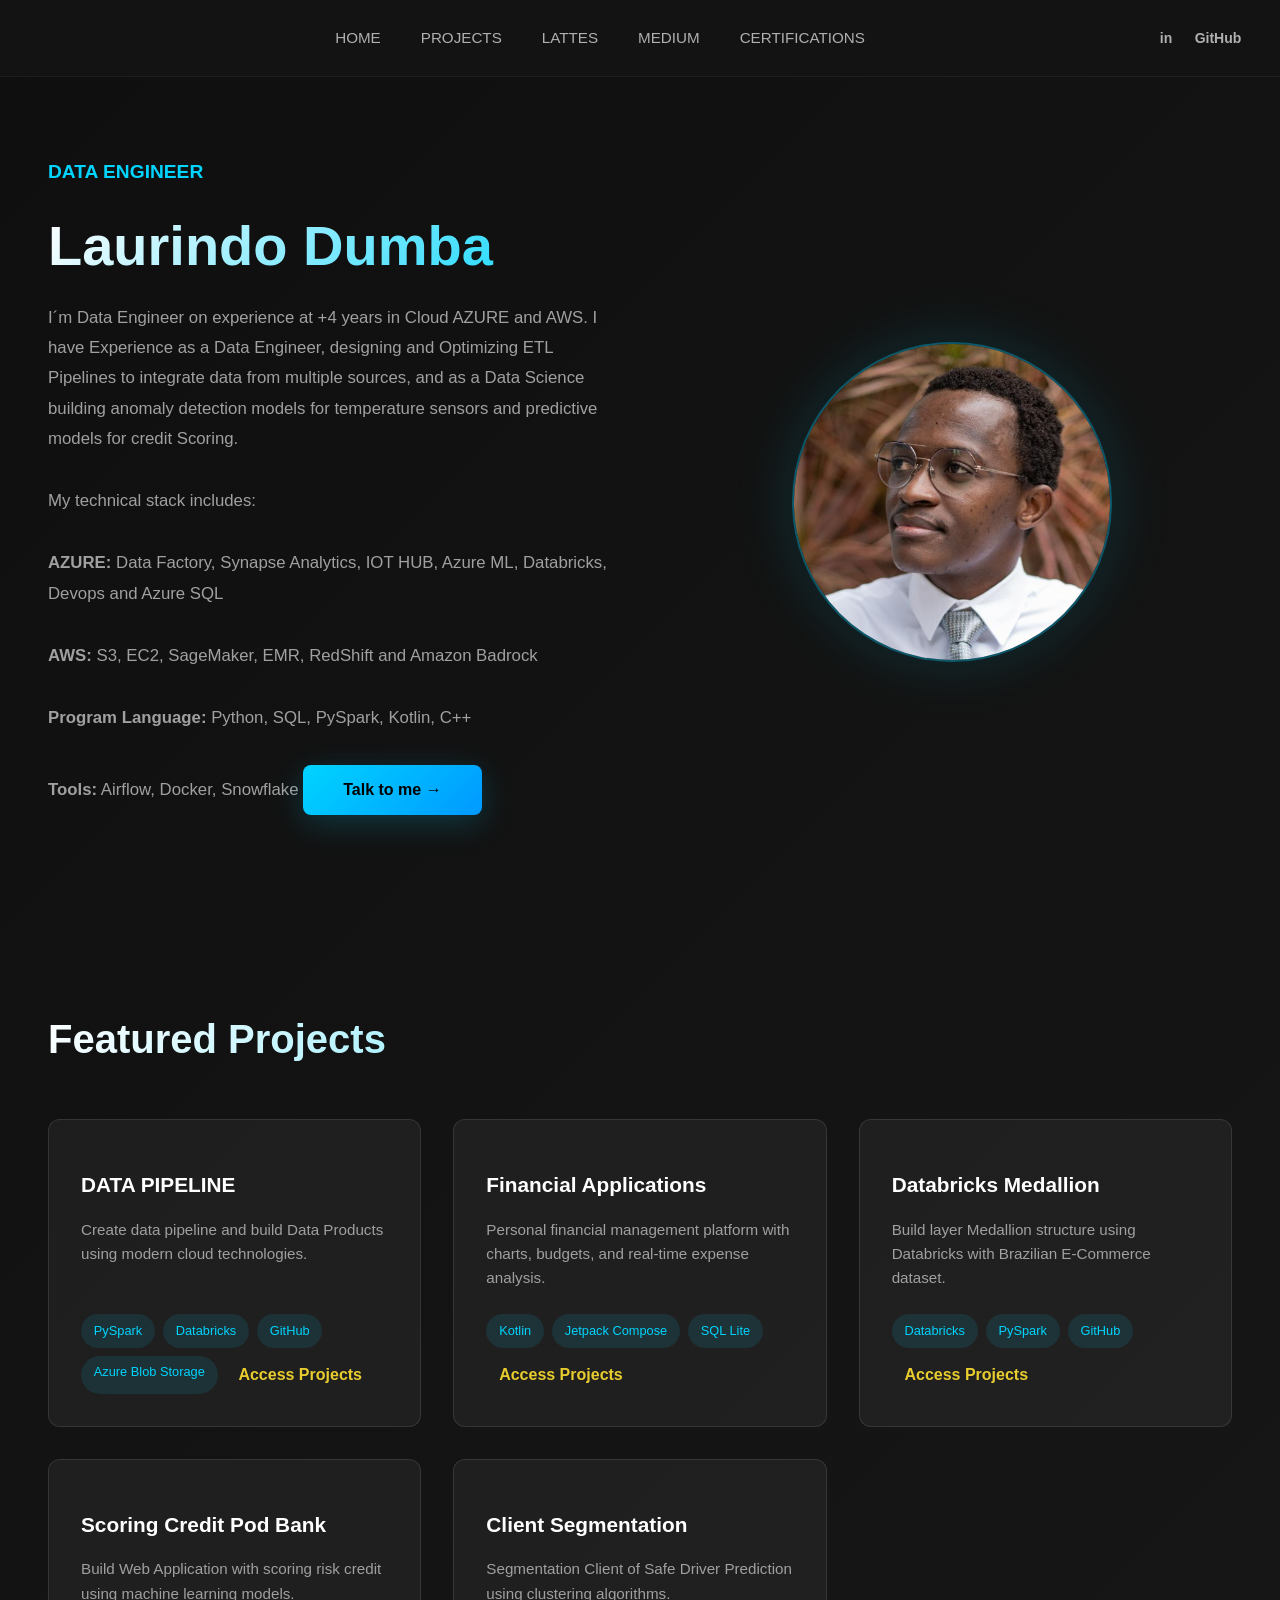
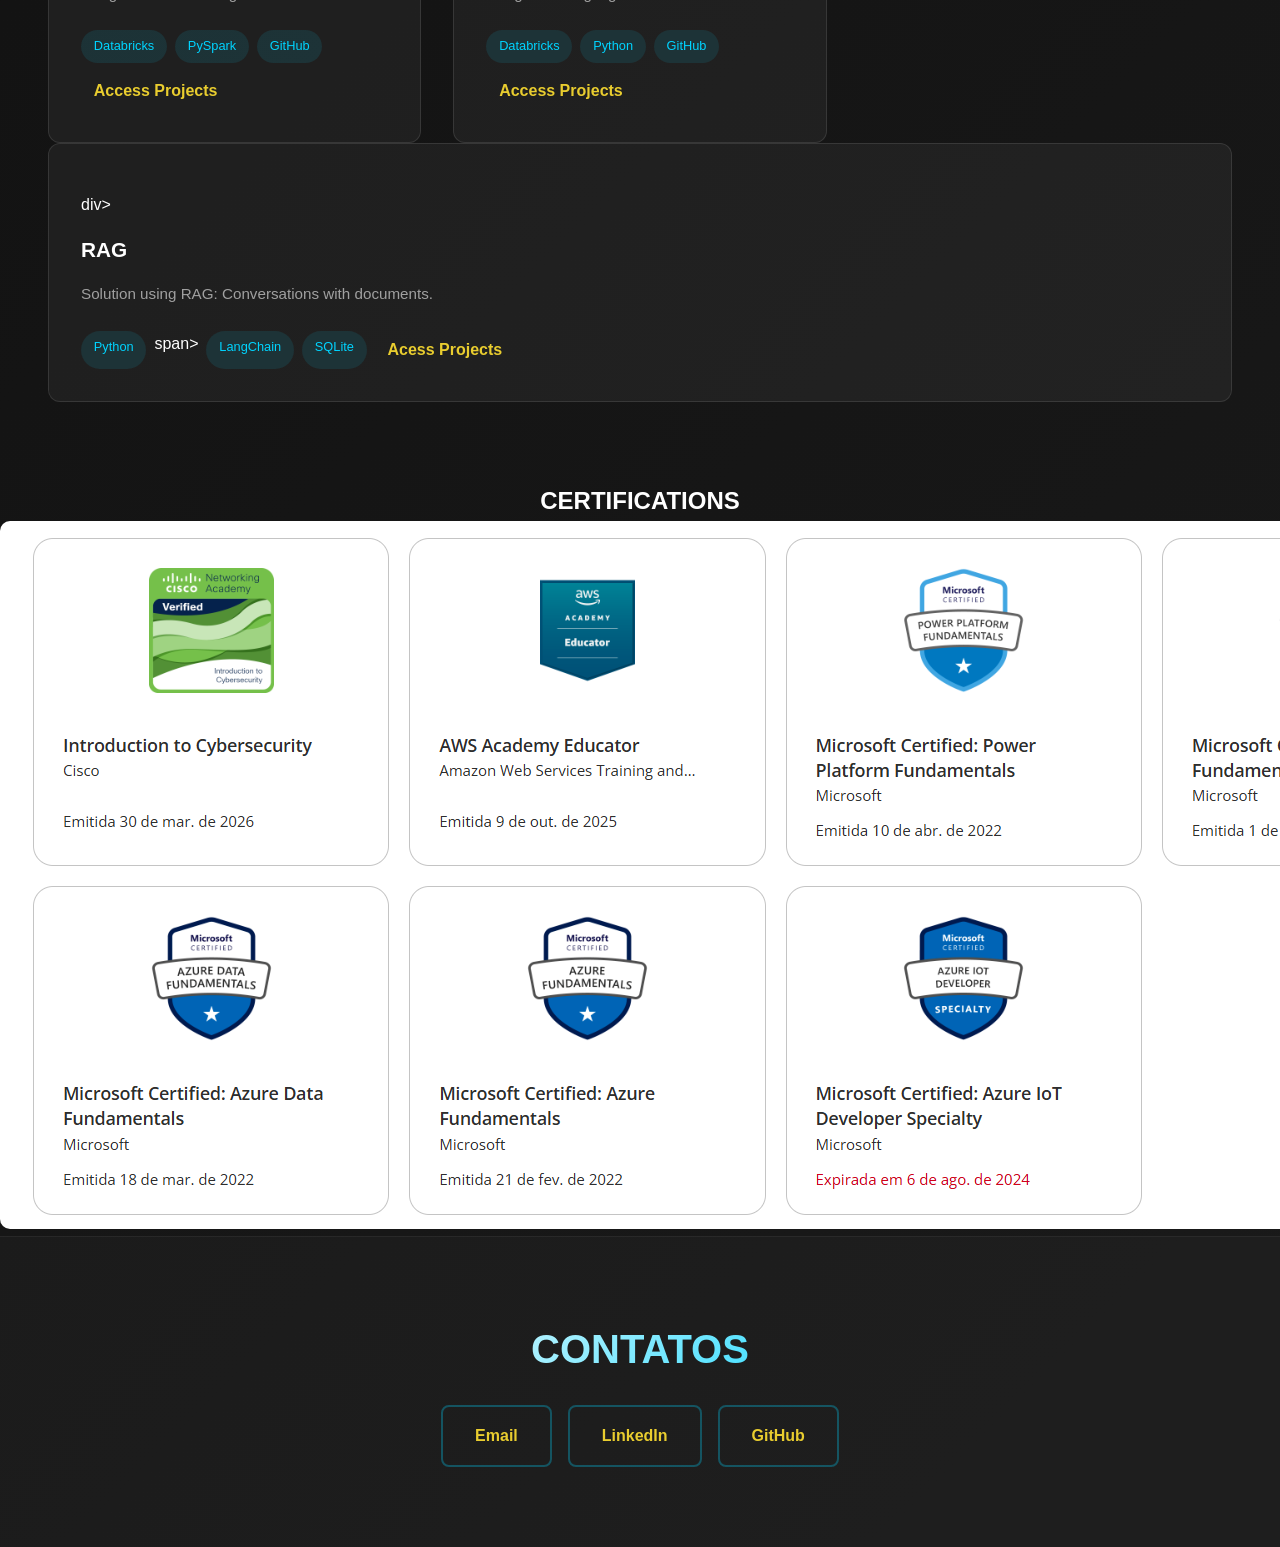
==== commit 870d735b: "Remove link text from certifications section Removed the link text for the credential badge." ====
--- a/index.html
+++ b/index.html
@@ -124,7 +124,7 @@
    <section class="certifications id=certifications">
     <div class="certification-container" align="center">
       <h2>CERTIFICATIONS</h2>
-      <a href="https://www.credly.com/users/laurindo-vilonga-dumba/badges#credly" target="_top">View Credential</a>
+      <a href="https://www.credly.com/users/laurindo-vilonga-dumba/badges#credly" target="_top"></a>
       <div class="certification-list">
         <div class="certification-item">
           <img src="foto/certificados.png" alt="Azure Certification" class="certification-icon" aligner="center" aligner = center style="border-radius: 10px;  height: auto;">
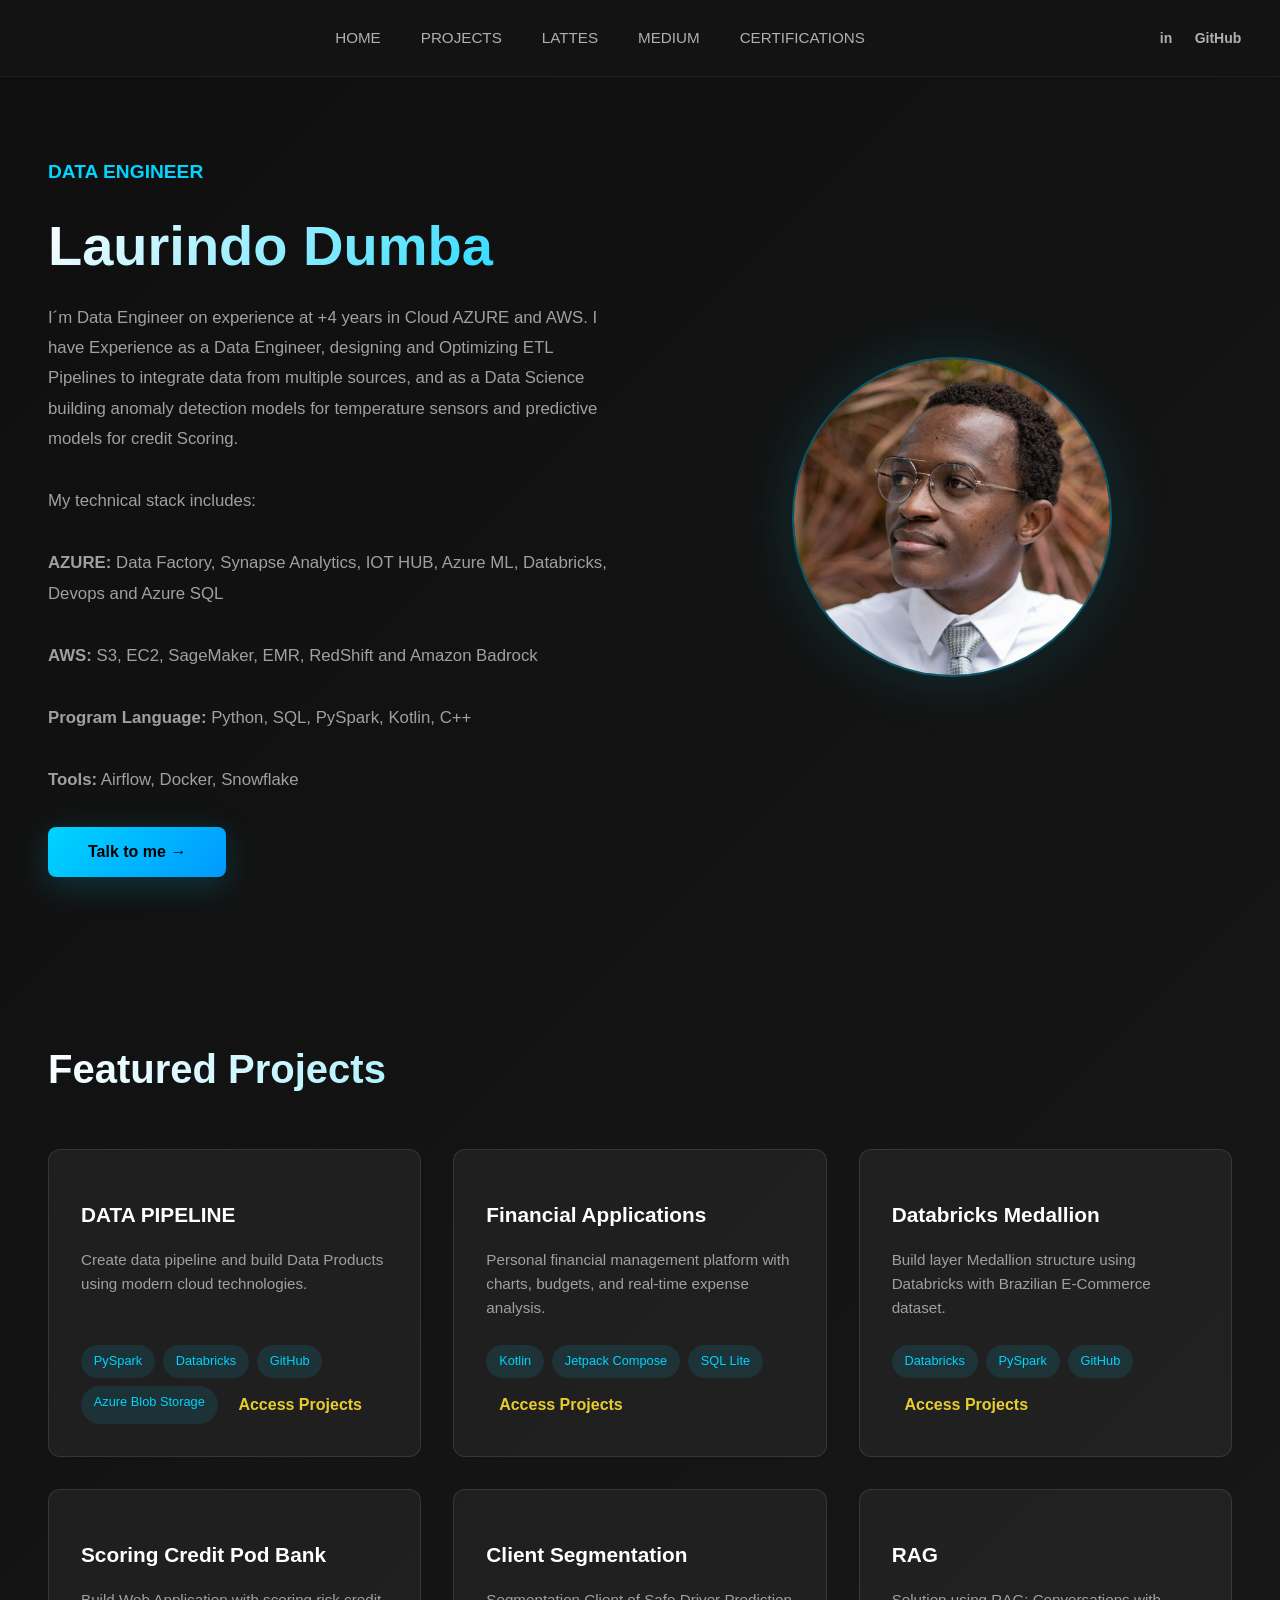
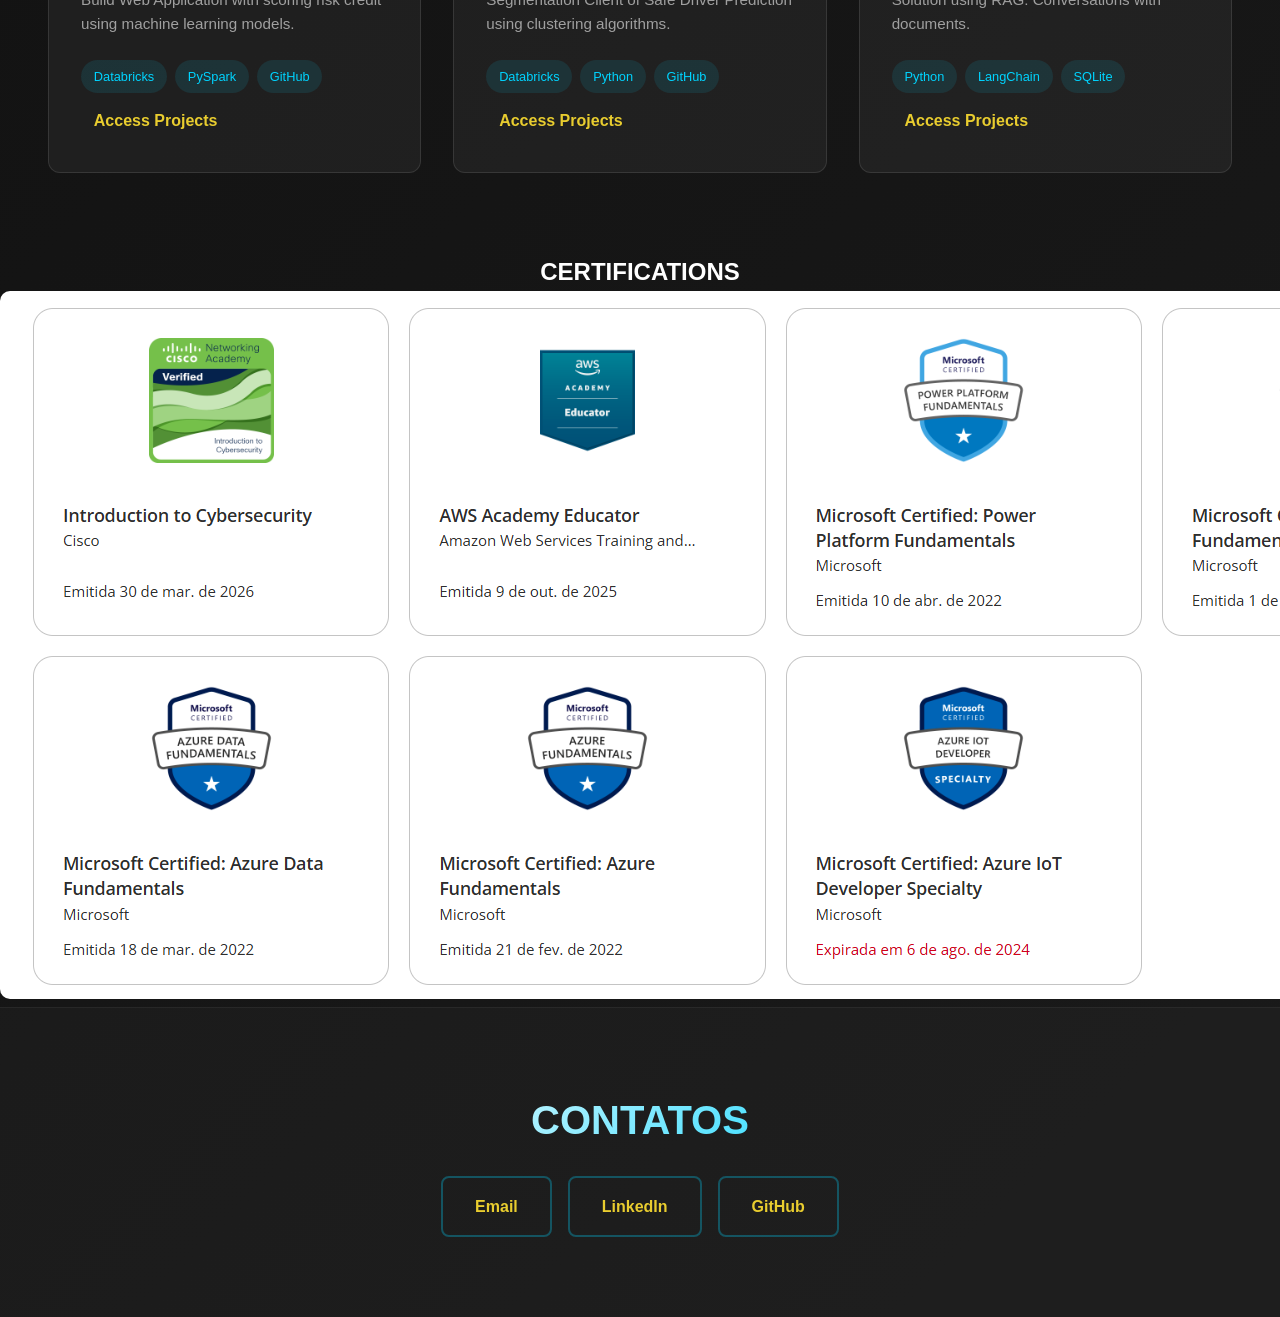
==== commit 4de869cc: "Update index.html with project card and formatting fixes Fixed HTML formatting issues and added a ne" ====
--- a/index.html
+++ b/index.html
@@ -34,7 +34,7 @@
       <p><strong>AZURE:</strong> Data Factory, Synapse Analytics, IOT HUB, Azure ML, Databricks, Devops and Azure SQL</p>
       <p><strong>AWS:</strong> S3, EC2, SageMaker, EMR, RedShift and Amazon Badrock</p>
       <p><strong>Program Language:</strong> Python, SQL, PySpark, Kotlin, C++</p>
-      <p><strong>Tools:</strong> Airflow, Docker, Snowflake
+      <p><strong>Tools:</strong> Airflow, Docker, Snowflake</p>
       <button class="cta-button" onclick="document.getElementById('contact').scrollIntoView({behavior: 'smooth'})">Talk to me →</button>
     </div>
     <div class="hero-image">
@@ -108,26 +108,29 @@
           <a href="https://github.com/laurindodumba/-PROJETO-DE_CIENCIA-DE-DADOS-SEGMENTACAO">Access Projects</a>
         </div>
       </div>
+
+      <div class="project-card">
+        <div class="project-icon"></div>
+        <h3>RAG</h3>
+        <p>Solution using RAG: Conversations with documents.</p>
+        <div class="project-tags">
+          <span class="tag">Python</span>
+          <span class="tag">LangChain</span>
+          <span class="tag">SQLite</span>
+          <a href="https://github.com/laurindodumba/Aula-laboratorio2.git">Access Projects</a>
+        </div>
+      </div>
     </div>
-    <div class="project-card">
-      <div class="project-icon"></div>div>
-      <h3>RAG</h3>
-      <p>Solution using RAG: Conversations with documents.</p>
-      <div class="project-tags">
-        <span class="tag">Python</span>span>
-        <span class="tag">LangChain</span>
-        <span class="tag">SQLite</span>
-        <a href="https://github.com/laurindodumba/Aula-laboratorio2.git">Acess Projects</a>
   </section>
 
   <!-- Certifications -->
-   <section class="certifications id=certifications">
+   <section class="certifications" id="certifications">
     <div class="certification-container" align="center">
       <h2>CERTIFICATIONS</h2>
       <a href="https://www.credly.com/users/laurindo-vilonga-dumba/badges#credly" target="_top"></a>
       <div class="certification-list">
         <div class="certification-item">
-          <img src="foto/certificados.png" alt="Azure Certification" class="certification-icon" aligner="center" aligner = center style="border-radius: 10px;  height: auto;">
+          <img src="foto/certificados.png" alt="Azure Certification" class="certification-icon" style="border-radius: 10px; height: auto;">
         </div>
       </div>
     </div>
@@ -144,8 +147,6 @@
       </div>
     </div>
   </section>
-
-
 
   <script>
     // Smooth scrolling for navigation links
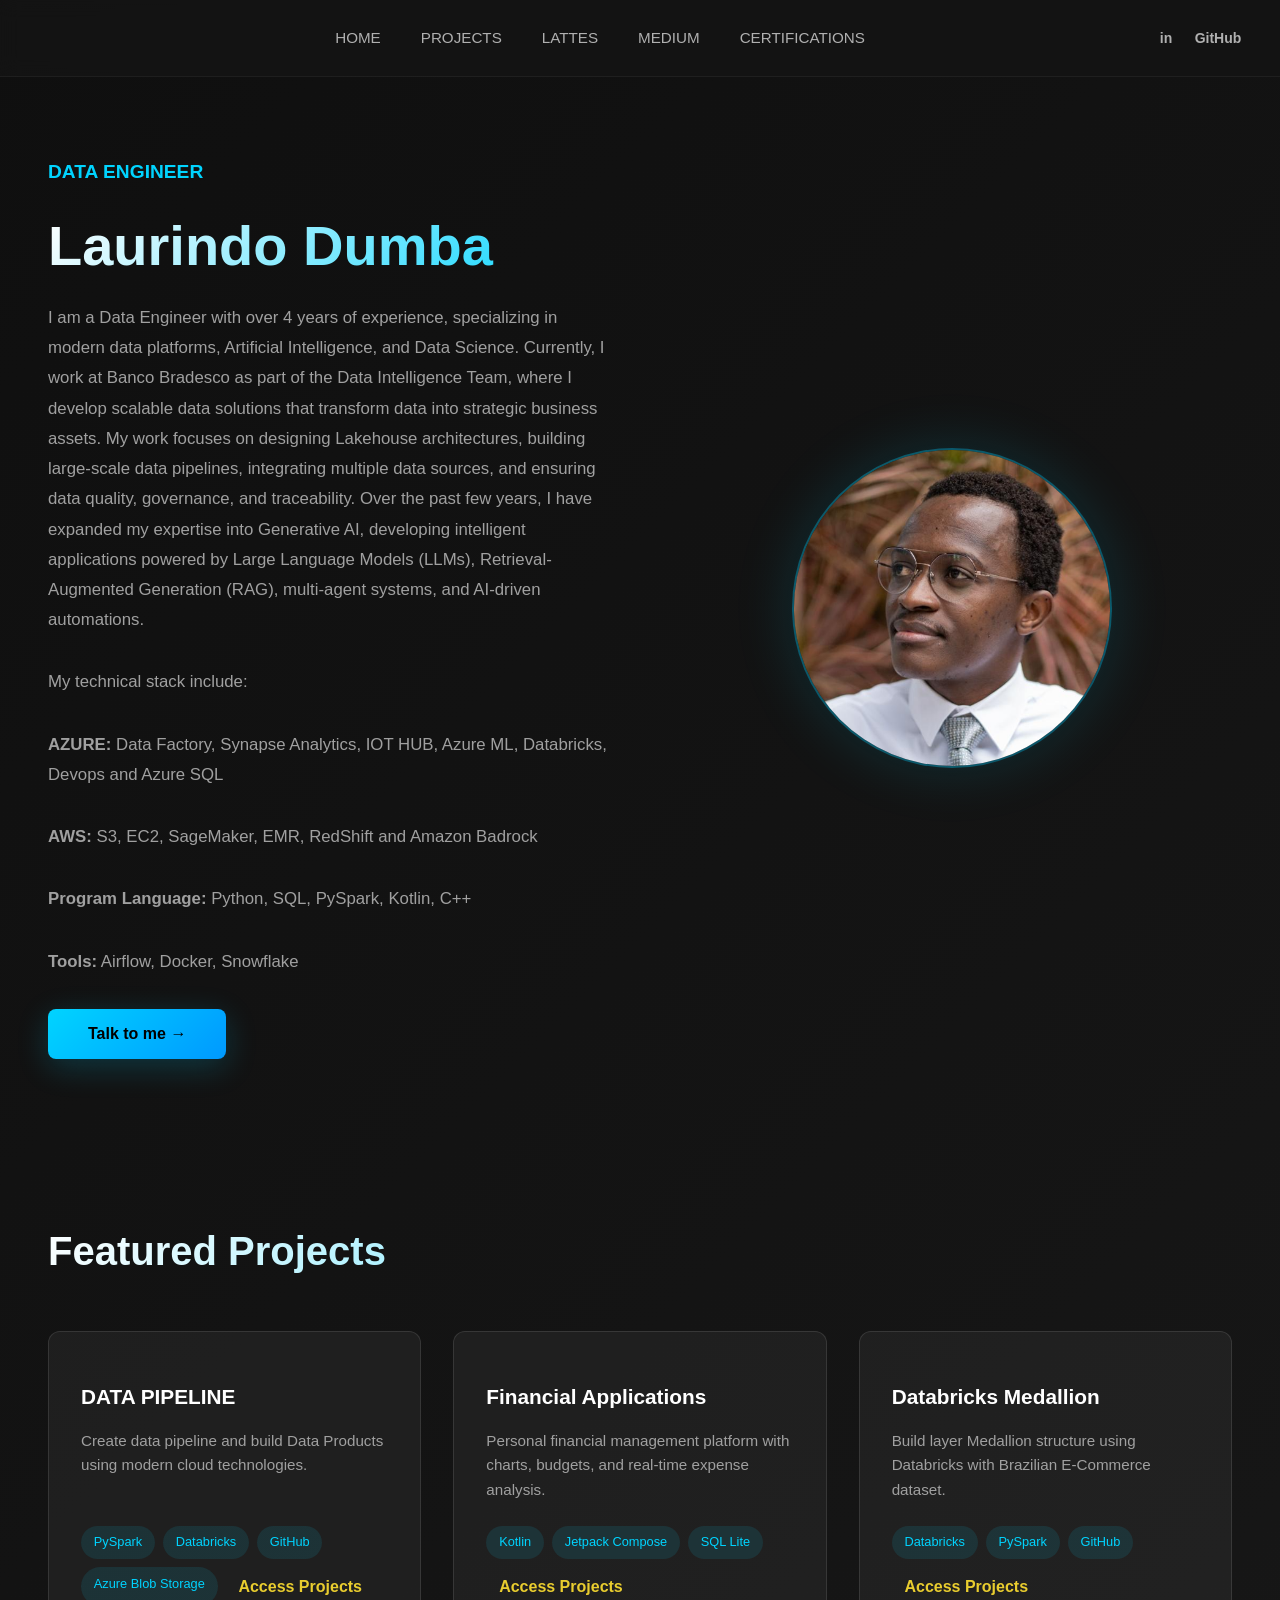
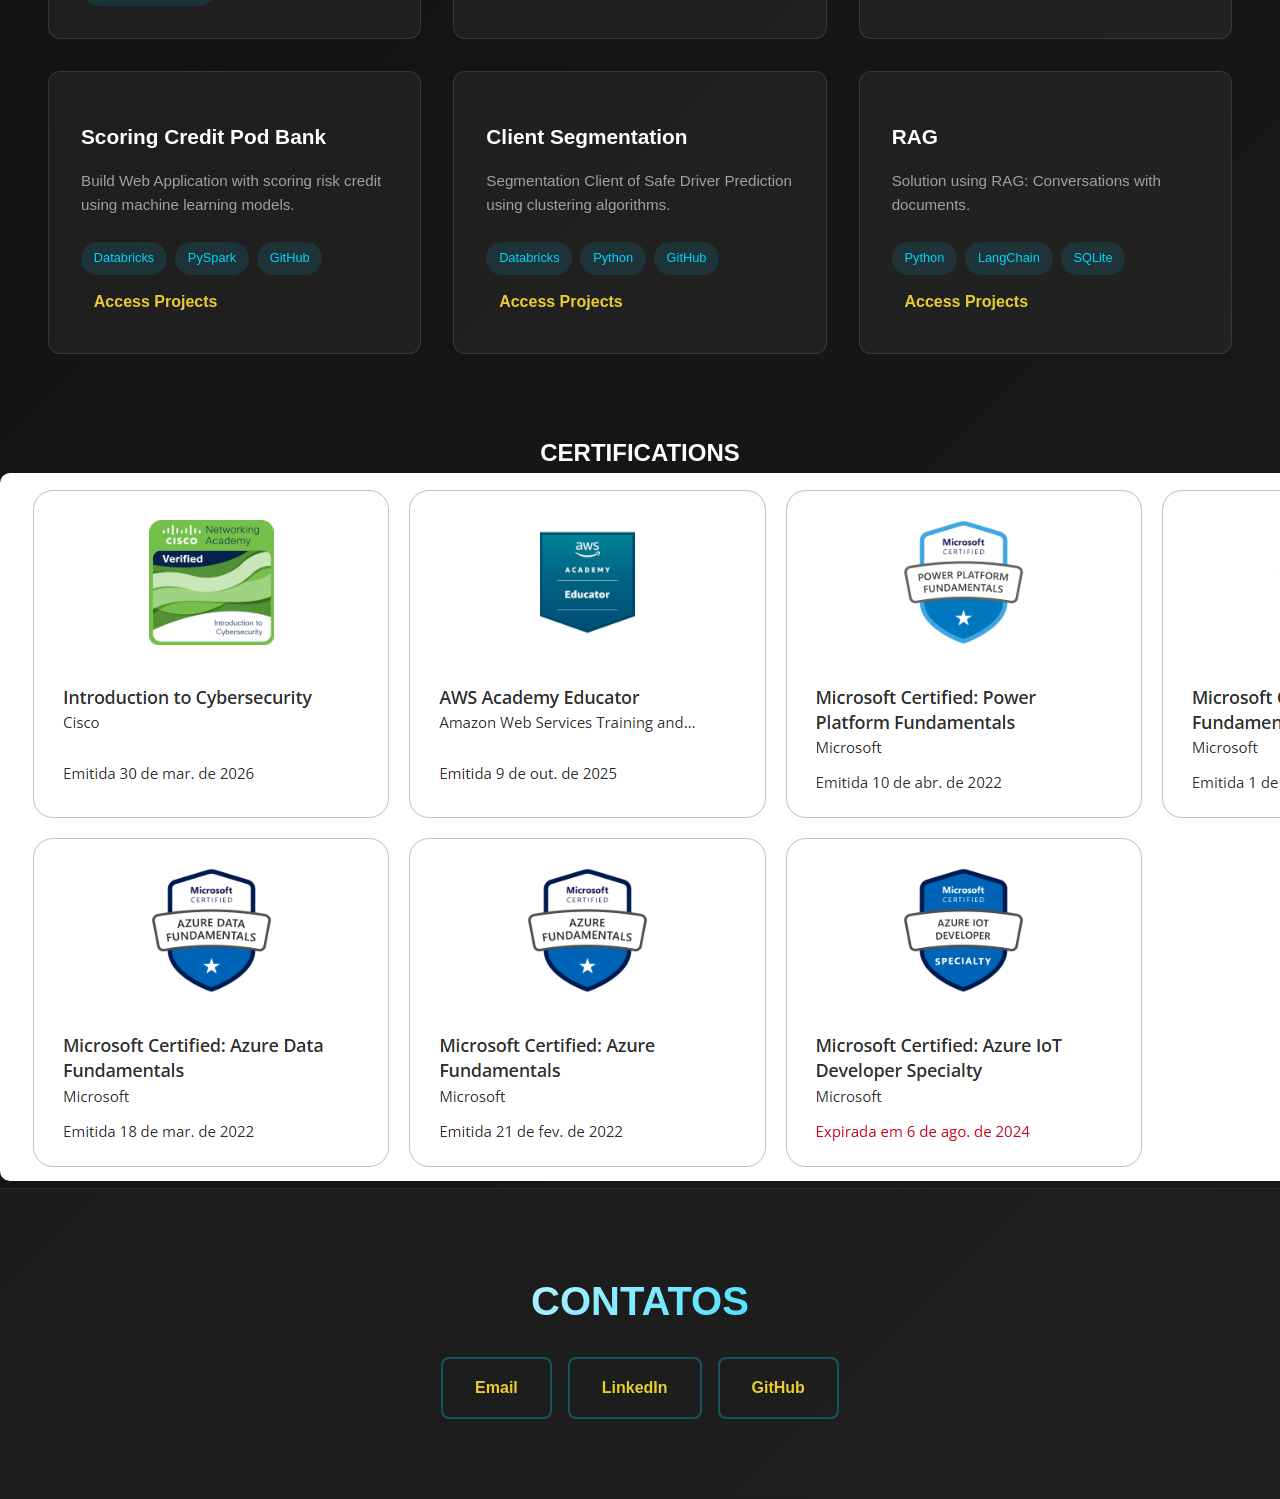
==== commit 23d33bbb: "Revise professional summary in index.html Updated the professional summary to reflect current experi" ====
--- a/index.html
+++ b/index.html
@@ -29,8 +29,14 @@
     <div class="hero-content">
       <div class="title">DATA ENGINEER</div>
       <h1>Laurindo Dumba</h1>
-      <p>I´m Data Engineer on experience at +4 years in Cloud AZURE and AWS. I have Experience as a Data Engineer, designing and Optimizing ETL Pipelines to integrate data from multiple sources, and as a Data Science building anomaly detection models for temperature sensors and predictive models for credit Scoring.</p>
-      <p>My technical stack includes:</p>
+      <p>I am a Data Engineer with over 4 years of experience, specializing in modern data platforms, Artificial Intelligence, and Data Science.
+
+Currently, I work at Banco Bradesco as part of the Data Intelligence Team, where I develop scalable data solutions that transform data into strategic business assets.
+
+My work focuses on designing Lakehouse architectures, building large-scale data pipelines, integrating multiple data sources, and ensuring data quality, governance, and traceability.
+
+Over the past few years, I have expanded my expertise into Generative AI, developing intelligent applications powered by Large Language Models (LLMs), Retrieval-Augmented Generation (RAG), multi-agent systems, and AI-driven automations.</p>
+      <p>My technical stack include:</p>
       <p><strong>AZURE:</strong> Data Factory, Synapse Analytics, IOT HUB, Azure ML, Databricks, Devops and Azure SQL</p>
       <p><strong>AWS:</strong> S3, EC2, SageMaker, EMR, RedShift and Amazon Badrock</p>
       <p><strong>Program Language:</strong> Python, SQL, PySpark, Kotlin, C++</p>
